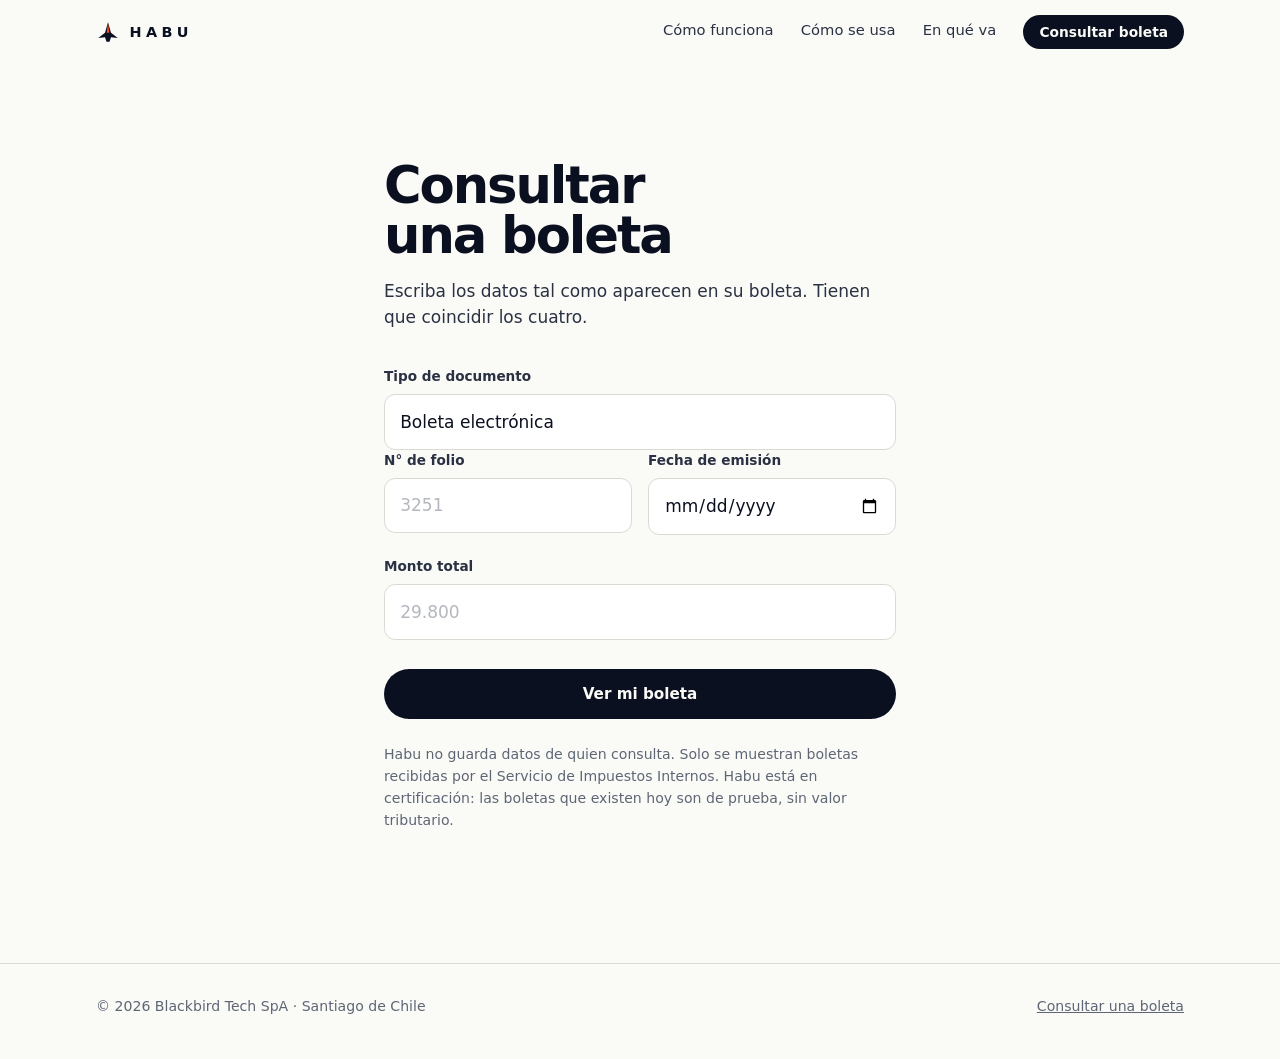
==== boleta/index.html @ 9f08c8bc "Versión en los archivos de estilo y guion, para que no se mezclen versiones guardadas Co-Authored-By" ====
<!doctype html>
<html lang="es-CL">
<head>
<meta charset="utf-8">
<meta name="viewport" content="width=device-width,initial-scale=1">
<title>Consultar una boleta — Habu</title>
<meta name="description" content="Revise una boleta electrónica emitida con Habu: escriba el folio, la fecha y el monto.">
<meta name="theme-color" content="#FAFAF7">
<meta property="og:title" content="Consultar una boleta — Habu">
<meta property="og:description" content="Revise una boleta electrónica emitida con Habu: escriba el folio, la fecha y el monto.">
<meta property="og:type" content="website">
<meta property="og:url" content="https://habu.cl/boleta/">
<link rel="canonical" href="https://habu.cl/boleta/">
<link rel="icon" href="/favicon.svg" type="image/svg+xml">
<link rel="stylesheet" href="/site.css?v=20261110d">
</head>
<body>
<header class="cabecera">
  <div class="contenedor">
    <a class="marca" href="/" aria-label="Habu, inicio"><svg viewBox="0 0 64 64" aria-hidden="true"><path d="M32 6 40 34 58 48 40 46 36 58H28L24 46 6 48 24 34Z" fill="currentColor"/><path d="M32 6 35.500 34H28.500Z" fill="#ff4a1c"/></svg>HABU</a>
    <nav class="nav" aria-label="Principal">
      <a href="/#como">Cómo funciona</a>
      <a href="/#formas">Cómo se usa</a>
      <a href="/#estado">En qué va</a>
      <a class="boton" href="/boleta/">Consultar boleta</a>
    </nav>
  </div>
</header>

<main class="contenedor">
  <div class="hoja">
    <h1>Consultar una boleta</h1>
    <p>Escriba los datos tal como aparecen en su boleta. Tienen que coincidir los cuatro.</p>

    <p class="aviso" data-aviso>La consulta no está disponible en este momento. Intente más tarde.</p>

    <!-- data-servicio: dirección del servicio de consulta (solo lectura). Vacío = formulario deshabilitado. -->
    <form class="formulario" method="post" action="https://boletas.habu.cl/boleta" data-servicio="https://boletas.habu.cl/boleta">
      <label for="tipo">Tipo de documento</label>
      <select id="tipo" name="tipo">
        <option value="39">Boleta electrónica</option>
        <option value="41">Boleta exenta electrónica</option>
      </select>

      <div class="dos">
        <div>
          <label for="folio">N° de folio</label>
          <input id="folio" name="folio" inputmode="numeric" autocomplete="off" placeholder="3251" required>
        </div>
        <div>
          <label for="fecha">Fecha de emisión</label>
          <input id="fecha" name="fecha" type="date" required>
        </div>
      </div>

      <label for="monto">Monto total</label>
      <input id="monto" name="monto" inputmode="numeric" autocomplete="off" placeholder="29.800" required>

      <button class="boton" type="submit">Ver mi boleta</button>
    </form>

    <p class="ayuda">Habu no guarda datos de quien consulta. Solo se muestran boletas recibidas por el Servicio de Impuestos Internos. Habu está en certificación: las boletas que existen hoy son de prueba, sin valor tributario.</p>
  </div>
</main>

<footer>
  <div class="contenedor">
    <span>© 2026 Blackbird Tech SpA · Santiago de Chile</span>
    <a href="/boleta/">Consultar una boleta</a>
  </div>
</footer>

<script src="/site.js?v=20261110d" defer></script>
</body>
</html>
---- site.css ----
:root{
  --papel:#FAFAF7; --papel-2:#F1F1EB; --tinta:#0B1020; --tinta-2:#2A3142; --gris:#5E6675; --raya:#DADAD2;
  --fuego:#FF4A1C; --bien:#1F8A4C;
  --sans:"Inter","SF Pro Display",system-ui,-apple-system,"Segoe UI",Roboto,"Helvetica Neue",Arial,sans-serif;
  --mono:ui-monospace,"SF Mono","JetBrains Mono",Menlo,Consolas,monospace;
  --ancho:68rem; --suave:cubic-bezier(.2,.7,.2,1);
}
*{box-sizing:border-box}
html{scroll-behavior:smooth;-webkit-text-size-adjust:100%}
body{margin:0;background:var(--papel);color:var(--tinta);font-family:var(--sans);font-size:1.0625rem;line-height:1.55;-webkit-font-smoothing:antialiased;text-rendering:optimizeLegibility}
a{color:inherit}
::selection{background:var(--fuego);color:#fff}
:focus-visible{outline:2px solid var(--tinta);outline-offset:3px;border-radius:.3rem}
.contenedor{width:min(100% - 2.5rem,var(--ancho));margin-inline:auto}
h1,h2{font-weight:800;letter-spacing:-.04em;line-height:.98;margin:0;text-wrap:balance}
h1{font-size:clamp(2.8rem,8vw,6.2rem)}
h2{font-size:clamp(2rem,4.6vw,3.6rem);line-height:1.02}
h1 i{font-style:normal;color:var(--fuego)}
p{margin:0}

/* Cabecera */
.cabecera{position:sticky;top:0;z-index:20;background:rgba(250,250,247,.86);backdrop-filter:saturate(160%) blur(12px);-webkit-backdrop-filter:saturate(160%) blur(12px)}
.cabecera .contenedor{display:flex;align-items:center;justify-content:space-between;height:4rem}
.marca{display:flex;align-items:center;gap:.6rem;text-decoration:none;font-weight:800;letter-spacing:.3em;font-size:.9rem}
.marca svg{width:1.5rem;height:1.5rem}
.nav{display:flex;gap:1.7rem;align-items:center;font-size:.92rem;color:var(--tinta-2)}
.nav a{text-decoration:none}
.nav a:not(.boton){background:linear-gradient(currentColor,currentColor) 0 100%/0 1px no-repeat;transition:background-size .3s var(--suave);padding-bottom:.15rem}
.nav a:not(.boton):hover{background-size:100% 1px}
@media (max-width:46rem){.nav a:not(.boton){display:none}}
.boton{display:inline-flex;align-items:center;justify-content:center;padding:.85rem 1.4rem;border-radius:99rem;border:0;background:var(--tinta);color:var(--papel);text-decoration:none;font:700 .95rem var(--sans);cursor:pointer;transition:background .25s,transform .25s var(--suave)}
.boton:hover{background:var(--fuego);transform:translateY(-1px)}
.nav .boton{padding:.55rem 1rem;font-size:.86rem;white-space:nowrap}

/* Portada */
.portada{position:relative;min-height:calc(100svh - 4rem);display:flex;align-items:center;overflow:hidden}
.corriente{position:absolute;inset:0;width:100%;height:100%;display:block}
.portada .contenedor{position:relative;padding-block:3rem 9rem}
.bajada{font-size:clamp(1.1rem,1.7vw,1.35rem);color:var(--tinta-2);max-width:31rem;margin:1.6rem 0 2.2rem}
.pista{position:absolute;left:0;right:0;bottom:1.6rem;text-align:center;font-size:.8rem;color:var(--gris);letter-spacing:.04em}
@media (hover:none){.pista{visibility:hidden}.pista::after{content:"Baje para seguir";visibility:visible;position:absolute;left:0;right:0}}

/* Historia: tres pasos en una escena fija */
.historia{height:320vh;position:relative}
.escena{position:sticky;top:4rem;height:calc(100svh - 4rem);display:flex;align-items:center;overflow:hidden}
.escena .contenedor{display:grid;grid-template-columns:1fr 1fr;gap:3rem;align-items:center}
.cuenta{font-family:var(--mono);font-size:.85rem;color:var(--gris);margin-bottom:1.6rem}
.cuenta b{color:var(--fuego);font-weight:600}
.pasos{display:grid}
.paso{grid-area:1/1;opacity:0;transform:translateY(1.2rem);transition:opacity .5s var(--suave),transform .5s var(--suave);pointer-events:none}
.paso p{font-size:1.15rem;color:var(--tinta-2);max-width:27rem;margin-top:1.2rem}
[data-paso="0"] .paso:nth-child(1),[data-paso="1"] .paso:nth-child(2),[data-paso="2"] .paso:nth-child(3){opacity:1;transform:none;pointer-events:auto}
.mesa{position:relative;height:26rem;display:grid;place-items:center}
.recibo{width:15.5rem;background:#fff;border-radius:.35rem;padding:1.5rem 1.4rem 1.3rem;font-family:var(--mono);font-size:.84rem;box-shadow:0 1.6rem 3.5rem -1.6rem rgba(11,16,32,.35),0 0 0 1px rgba(11,16,32,.06);transform:rotate(-2.5deg);transition:transform .8s var(--suave)}
.recibo .local{font-family:var(--sans);font-weight:800;letter-spacing:-.01em;font-size:1rem;margin-bottom:1rem}
.linea span{white-space:nowrap}
.linea{display:flex;justify-content:space-between;gap:1rem;padding:.25rem 0;color:var(--tinta-2)}
.linea.total{border-top:1px dashed var(--raya);margin-top:.6rem;padding-top:.7rem;color:var(--tinta);font-weight:700}
.timbre{margin-top:1.1rem;display:grid;gap:.6rem;opacity:0;transform:scale(1.06);transition:opacity .5s .15s,transform .5s .15s var(--suave)}
.timbre i{height:2.3rem;background:repeating-linear-gradient(90deg,var(--tinta) 0 2px,transparent 2px 3px,var(--tinta) 3px 4px,transparent 4px 7px,var(--tinta) 7px 10px,transparent 10px 12px)}
.timbre span{font-family:var(--sans);font-size:.78rem;font-weight:700;color:var(--bien)}
.timbre span::before{content:"✓ "}
.mes{position:absolute;right:0;bottom:1rem;width:14.5rem;background:var(--tinta);color:var(--papel);border-radius:.9rem;padding:1.2rem 1.3rem 1.3rem;opacity:0;transform:translateY(1.5rem);transition:opacity .6s var(--suave),transform .6s var(--suave)}
.mes p{font-size:.8rem;opacity:.7}
.mes b{display:block;font-size:1.9rem;letter-spacing:-.03em;font-variant-numeric:tabular-nums;margin:.2rem 0 .8rem}
.mes small{font-size:.76rem;opacity:.6}
.barra{height:.3rem;border-radius:99rem;background:rgba(127,127,127,.25);overflow:hidden;margin-bottom:.6rem}
.barra i{display:block;height:100%;width:0;border-radius:inherit;background:var(--fuego);transition:width 1.2s var(--suave)}
[data-paso="1"] .recibo,[data-paso="2"] .recibo{transform:rotate(0)}
[data-paso="1"] .timbre,[data-paso="2"] .timbre{opacity:1;transform:none}
[data-paso="2"] .recibo{transform:translate(-4.5rem,-2.5rem) rotate(-4deg) scale(.92)}
[data-paso="2"] .mes{opacity:1;transform:none}
[data-paso="2"] .mes .barra i{width:38%}
@media (max-width:52rem){
  .escena .contenedor{grid-template-columns:1fr;gap:1rem;align-content:center}
  .mesa{height:19rem;order:-1}
  .recibo{width:13.5rem;font-size:.78rem;padding:1.1rem 1.1rem 1rem}
  .mes{width:12.5rem;bottom:0}
  [data-paso="2"] .recibo{transform:translate(-3rem,-2rem) rotate(-4deg) scale(.86)}
  .paso p{font-size:1.05rem;margin-top:.8rem}
  .cuenta{margin-bottom:.8rem}
}

/* Secciones */
section:not(.portada):not(.historia){padding-block:clamp(5rem,12vw,9.5rem)}
.grande{font-size:clamp(1.25rem,2.2vw,1.6rem);line-height:1.35;letter-spacing:-.015em;max-width:36rem}
.letra{font-size:.85rem;color:var(--gris)}

/* Cálculo */
.calculo{background:var(--tinta);color:var(--papel)}
.simulador{display:grid;grid-template-columns:1fr 1fr;gap:clamp(2rem,6vw,5rem);align-items:center;margin-top:clamp(2.5rem,6vw,4.5rem)}
@media (max-width:52rem){.simulador{grid-template-columns:1fr}}
.perillas label{display:block;font-size:1.2rem;color:rgba(250,250,247,.75);margin:0 0 .9rem}
.perillas label+input+label{margin-top:2.4rem}
.perillas output{color:var(--papel);font-weight:700;font-variant-numeric:tabular-nums;white-space:nowrap}
input[type=range]{-webkit-appearance:none;appearance:none;width:100%;height:2rem;background:transparent;margin:0;cursor:grab;--p:20%}
input[type=range]:active{cursor:grabbing}
input[type=range]::-webkit-slider-runnable-track{height:2px;background:linear-gradient(90deg,var(--fuego) var(--p),rgba(250,250,247,.25) var(--p))}
input[type=range]::-moz-range-track{height:2px;background:rgba(250,250,247,.25)}
input[type=range]::-moz-range-progress{height:2px;background:var(--fuego)}
input[type=range]::-webkit-slider-thumb{-webkit-appearance:none;width:1.5rem;height:1.5rem;border-radius:50%;background:var(--papel);margin-top:calc(-.75rem + 1px);box-shadow:0 0 0 0 rgba(255,74,28,.4);transition:box-shadow .25s,transform .25s}
input[type=range]::-moz-range-thumb{width:1.5rem;height:1.5rem;border:0;border-radius:50%;background:var(--papel)}
input[type=range]:hover::-webkit-slider-thumb,input[type=range]:focus-visible::-webkit-slider-thumb{box-shadow:0 0 0 .6rem rgba(255,74,28,.28);transform:scale(1.08)}
input[type=range]:focus-visible{outline:none}
.resultado p{font-size:1.2rem;color:rgba(250,250,247,.75)}
.resultado b{display:block;font-size:clamp(2.8rem,7vw,5.2rem);font-weight:800;letter-spacing:-.045em;line-height:1.05;font-variant-numeric:tabular-nums;margin:.3rem 0 1.2rem;white-space:nowrap}
.resultado small{display:block;font-size:.88rem;color:rgba(250,250,247,.6);max-width:24rem}

/* Formas de uso */
.selector{display:inline-flex;gap:.3rem;padding:.3rem;border-radius:99rem;background:var(--papel-2);margin:clamp(2rem,5vw,3.5rem) 0 clamp(2rem,5vw,3.2rem);max-width:100%}
.selector button{border:0;background:transparent;font:600 .95rem var(--sans);color:var(--tinta-2);padding:.75rem 1.2rem;border-radius:99rem;cursor:pointer;white-space:nowrap;transition:background .3s,color .3s}
.selector button[aria-selected=true]{background:var(--tinta);color:var(--papel)}
@media (max-width:30rem){.selector button{padding:.7rem .85rem;font-size:.86rem}}
.forma{animation:llega .5s var(--suave)}
@keyframes llega{from{opacity:0;transform:translateY(.8rem)}}
.forma>p:not(.grande):not(.letra){color:var(--tinta-2);max-width:34rem;margin-top:1rem}
.hilo{display:flex;align-items:center;gap:1rem;margin-top:3rem;font-weight:700;font-size:.95rem;max-width:36rem}
.hilo span{white-space:nowrap}
.hilo .yo{background:var(--tinta);color:var(--papel);padding:.5rem 1rem;border-radius:99rem}
.hilo i{flex:1;height:1px;background:var(--raya);position:relative;overflow:hidden}
.hilo i::after{content:"";position:absolute;inset:0;width:35%;background:var(--fuego);animation:corre 1.8s linear infinite}
.hilo i:last-of-type::after{animation-delay:.9s}
@keyframes corre{from{transform:translateX(-100%)}to{transform:translateX(300%)}}
.buzon{margin:2.5rem 0 .8rem;max-width:36rem;border:1.5px dashed var(--raya);border-radius:1.2rem;padding:2.6rem 1.6rem 2.2rem;text-align:center;cursor:pointer;transition:border-color .25s,background .25s,transform .25s var(--suave)}
.buzon:hover,.buzon.encima{border-color:var(--tinta);background:#fff}
.buzon.encima{transform:scale(1.015)}
.buzon-txt{color:var(--tinta-2)}
.buzon.andando{border-style:solid;border-color:var(--tinta);background:#fff;cursor:progress}
.buzon.andando .buzon-txt{animation:late 1.2s ease-in-out infinite}
@keyframes late{50%{opacity:.45}}
.enlace{border:0;background:none;padding:0;font:inherit;text-align:left;color:var(--tinta);cursor:pointer;text-decoration:underline;text-underline-offset:.2em}
.enlace:hover{color:var(--fuego)}
.lectura{max-width:36rem;margin:1.6rem 0 1.4rem;padding:1.6rem 1.6rem 1.4rem;background:#fff;border-radius:1.2rem;box-shadow:0 1.6rem 3.5rem -2rem rgba(11,16,32,.3),0 0 0 1px rgba(11,16,32,.06);animation:llega .5s var(--suave)}
.lectura p{color:var(--tinta-2)}
.lectura-n{display:block;font-size:clamp(2.2rem,6vw,3.4rem);font-weight:800;letter-spacing:-.04em;line-height:1.1;font-variant-numeric:tabular-nums;color:var(--bien)}
.lectura-no{font-size:1.1rem;font-weight:600;color:var(--tinta) !important}
.lectura h4{margin:1.5rem 0 .5rem;font-size:.8rem;font-weight:700;letter-spacing:.06em;text-transform:uppercase;color:var(--gris)}
.lectura ul{list-style:none;margin:0;padding:0;display:grid;gap:.4rem;font-size:.97rem}
.lectura li{padding-left:1rem;position:relative;overflow-wrap:anywhere}
.lectura li::before{content:"";position:absolute;left:0;top:.62em;width:.35rem;height:.35rem;border-radius:50%;background:var(--fuego)}
.lectura-fin{margin-top:1.5rem;padding-top:1.1rem;border-top:1px solid var(--raya);font-size:.92rem}

/* Estado */
.estado{background:var(--papel-2)}
.estado .grande{margin-top:1.6rem;color:var(--tinta-2)}
.hitos{list-style:none;margin:clamp(2.5rem,5vw,3.5rem) 0 0;padding:0;max-width:46rem}
.hitos li{display:flex;justify-content:space-between;align-items:baseline;gap:.4rem 2rem;flex-wrap:wrap;padding:1.15rem 0;border-top:1px solid var(--raya);font-weight:700;font-size:1.08rem}
.hitos li:last-child{border-bottom:1px solid var(--raya)}
.hitos em{font-style:normal;font-weight:400;font-size:.95rem;color:var(--gris)}
.hitos .hecho em{color:var(--bien);font-weight:600}
.hitos .curso em{color:#C7330C;font-weight:600}

/* Cierre y pie */
.cierre{text-align:center}
.cierre .boton{margin-top:2.2rem}
footer{padding:2rem 0 2.6rem;color:var(--gris);font-size:.88rem;border-top:1px solid var(--raya)}
footer .contenedor{display:flex;flex-wrap:wrap;gap:.8rem 2rem;justify-content:space-between}

/* Consulta de boleta */
.hoja{max-width:32rem;margin-inline:auto;padding-block:clamp(3rem,8vw,6rem)}
.hoja h1{font-size:clamp(2.2rem,5vw,3.2rem)}
.hoja>p{color:var(--tinta-2);margin:1.1rem 0 2.2rem}
.hoja>.boton{margin-top:.5rem}
.formulario label{display:block;font-size:.85rem;font-weight:600;color:var(--tinta-2);margin:1.3rem 0 .45rem}
.formulario label:first-child{margin-top:0}
.formulario input,.formulario select{width:100%;font:inherit;color:var(--tinta);background:#fff;border:1px solid var(--raya);border-radius:.7rem;padding:.85rem .95rem;outline:none;transition:border-color .2s,box-shadow .2s;appearance:none}
.formulario input:focus,.formulario select:focus{border-color:var(--tinta);box-shadow:0 0 0 .22rem rgba(11,16,32,.08)}
.formulario input::placeholder{color:#B4B7BD}
.dos{display:grid;grid-template-columns:1fr 1fr;gap:1rem}
@media (max-width:30rem){.dos{grid-template-columns:1fr}}
.formulario .boton{width:100%;margin-top:1.8rem;padding:1rem}
.formulario .boton[disabled]{opacity:.4;cursor:not-allowed;transform:none;background:var(--tinta)}
.aviso{background:var(--papel-2);border-radius:.7rem;padding:.9rem 1rem;font-size:.95rem}
.ayuda{margin-top:1.6rem !important;color:var(--gris) !important;font-size:.88rem}

/* Aparición */
.aparece{opacity:0;transform:translateY(1.2rem);transition:opacity .8s var(--suave),transform .8s var(--suave)}
.aparece.visto{opacity:1;transform:none}
@media (prefers-reduced-motion:reduce){
  *{animation:none!important;transition:none!important;scroll-behavior:auto!important}
  .aparece{opacity:1;transform:none}
  .historia{height:auto}
  .escena{position:static;height:auto;padding-block:5rem}
  .pasos{gap:2.5rem}.paso{grid-area:auto;opacity:1;transform:none}
  .timbre,.mes{opacity:1;transform:none}.cuenta,.pista{display:none}
}
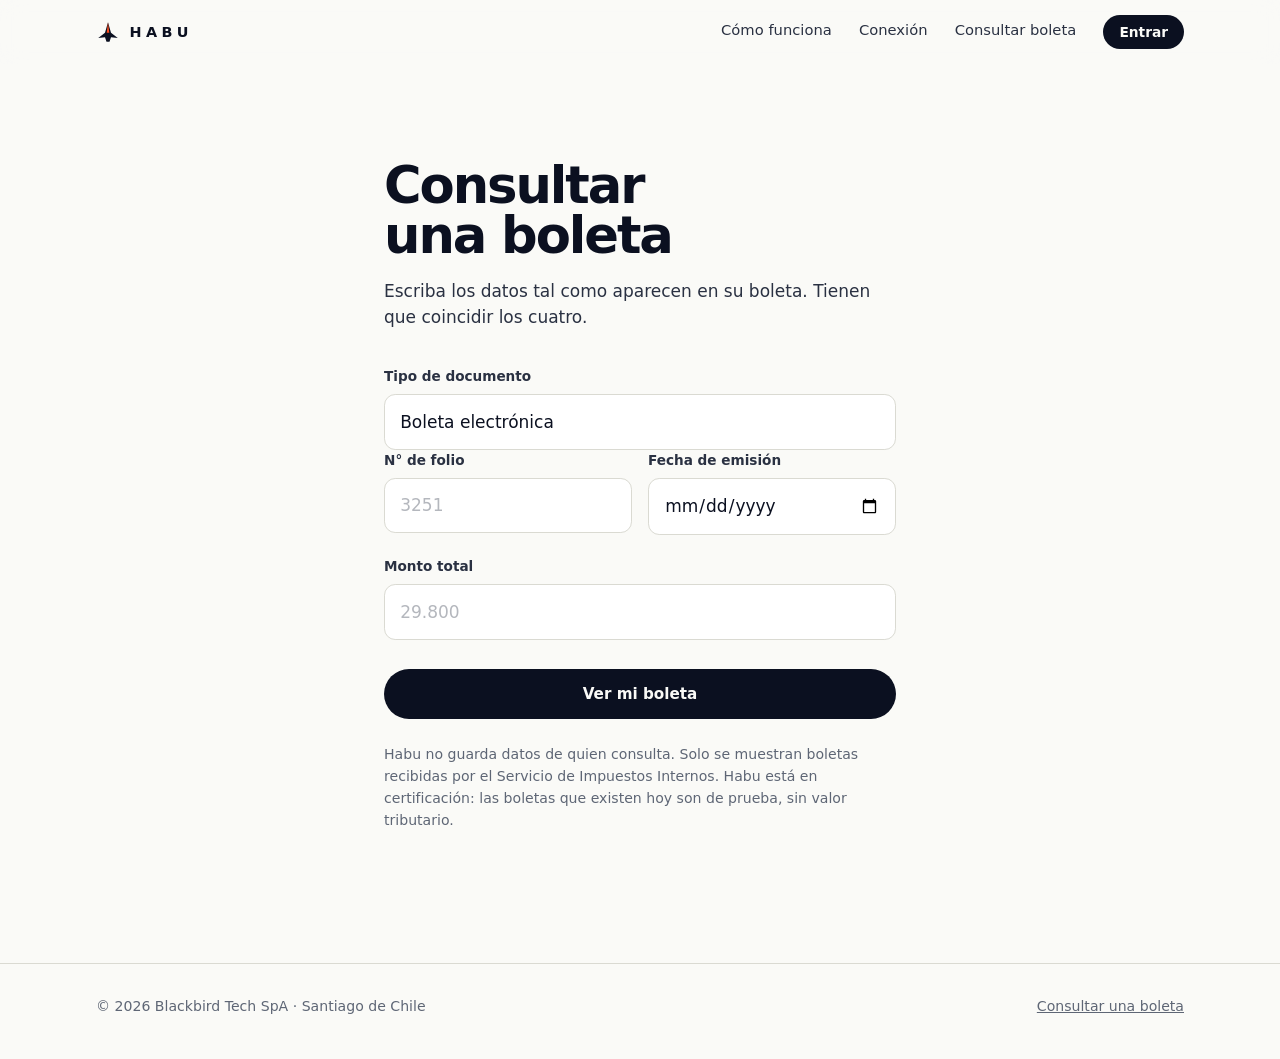
==== commit 396c674a: "Botón Entrar, página de conexión con su sistema de ventas y estado al día Co-Authored-By: Claude Fab" ====
--- a/boleta/index.html
+++ b/boleta/index.html
@@ -12,7 +12,7 @@
 <meta property="og:url" content="https://habu.cl/boleta/">
 <link rel="canonical" href="https://habu.cl/boleta/">
 <link rel="icon" href="/favicon.svg" type="image/svg+xml">
-<link rel="stylesheet" href="/site.css?v=20261110d">
+<link rel="stylesheet" href="/site.css?v=20261111a">
 </head>
 <body>
 <header class="cabecera">
@@ -20,9 +20,9 @@
     <a class="marca" href="/" aria-label="Habu, inicio"><svg viewBox="0 0 64 64" aria-hidden="true"><path d="M32 6 40 34 58 48 40 46 36 58H28L24 46 6 48 24 34Z" fill="currentColor"/><path d="M32 6 35.500 34H28.500Z" fill="#ff4a1c"/></svg>HABU</a>
     <nav class="nav" aria-label="Principal">
       <a href="/#como">Cómo funciona</a>
-      <a href="/#formas">Cómo se usa</a>
-      <a href="/#estado">En qué va</a>
-      <a class="boton" href="/boleta/">Consultar boleta</a>
+      <a href="/conexion/">Conexión</a>
+      <a href="/boleta/">Consultar boleta</a>
+      <a class="boton" href="https://cuenta.habu.cl/">Entrar</a>
     </nav>
   </div>
 </header>
@@ -70,6 +70,6 @@
   </div>
 </footer>
 
-<script src="/site.js?v=20261110d" defer></script>
+<script src="/site.js?v=20261111a" defer></script>
 </body>
 </html>
--- a/site.css
+++ b/site.css
@@ -184,3 +184,19 @@
   .pasos{gap:2.5rem}.paso{grid-area:auto;opacity:1;transform:none}
   .timbre,.mes{opacity:1;transform:none}.cuenta,.pista{display:none}
 }
+
+/* Página de conexión */
+.hoja.ancha{max-width:46rem}
+.hoja h2{font-size:1.25rem;letter-spacing:-.02em;margin:2.6rem 0 .8rem}
+.aviso.visible{display:block}
+pre.codigo{background:var(--tinta);color:var(--papel);border-radius:.8rem;padding:1rem 1.1rem;margin:.7rem 0 .3rem;font:500 .82rem/1.6 ui-monospace,"SF Mono",Menlo,Consolas,monospace;white-space:pre-wrap;overflow-wrap:anywhere}
+.pasos-doc{padding-left:1.2rem;display:grid;gap:1.2rem}
+.pasos-doc li::marker{font-weight:800}
+.tabla-doc{display:grid;border-top:1px solid var(--raya)}
+.tabla-doc div{display:grid;grid-template-columns:13rem 1fr;gap:.2rem 1.2rem;padding:.85rem 0;border-bottom:1px solid var(--raya)}
+.tabla-doc code{font:500 .82rem ui-monospace,"SF Mono",Menlo,Consolas,monospace;overflow-wrap:anywhere}
+.tabla-doc span{grid-column:2;color:var(--tinta-2);font-size:.92rem}
+.garantias{list-style:none;padding:0;display:grid;gap:.9rem}
+.garantias li{padding-left:1.1rem;border-left:2px solid var(--fuego)}
+.hoja.ancha>.boton{margin-top:2.4rem}
+@media (max-width:46rem){.tabla-doc div{grid-template-columns:1fr}.tabla-doc span{grid-column:1}}
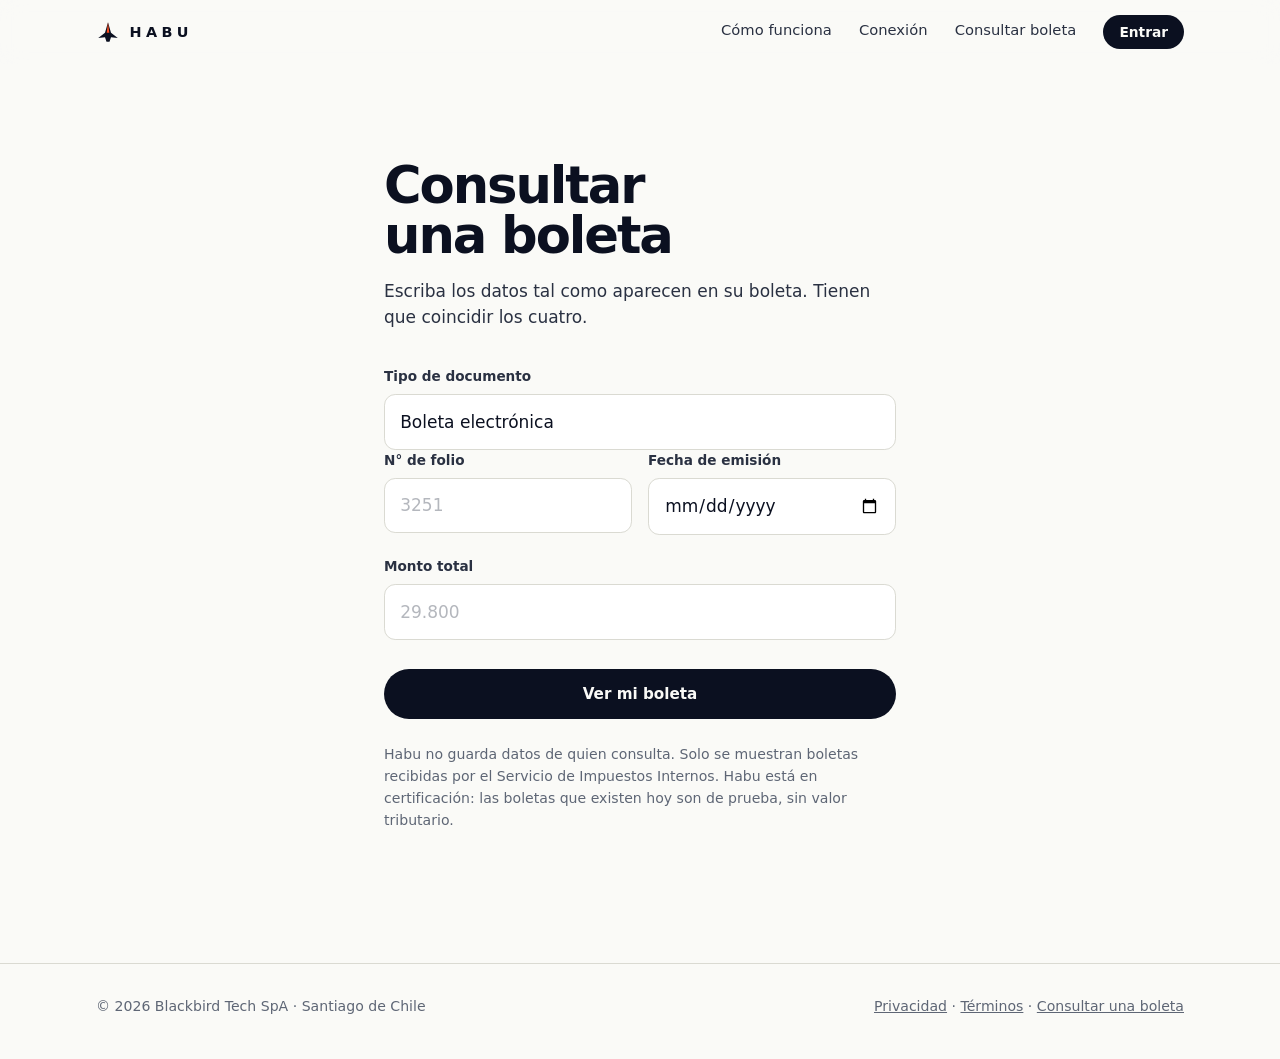
==== commit ab0339a5: "Política de privacidad y términos de uso; enlaces en el pie Co-Authored-By: Claude Fable 5.2 <norepl" ====
--- a/boleta/index.html
+++ b/boleta/index.html
@@ -12,7 +12,7 @@
 <meta property="og:url" content="https://habu.cl/boleta/">
 <link rel="canonical" href="https://habu.cl/boleta/">
 <link rel="icon" href="/favicon.svg" type="image/svg+xml">
-<link rel="stylesheet" href="/site.css?v=20261111a">
+<link rel="stylesheet" href="/site.css?v=20261111b">
 </head>
 <body>
 <header class="cabecera">
@@ -66,10 +66,10 @@
 <footer>
   <div class="contenedor">
     <span>© 2026 Blackbird Tech SpA · Santiago de Chile</span>
-    <a href="/boleta/">Consultar una boleta</a>
+    <span><a href="/privacidad/">Privacidad</a> · <a href="/terminos/">Términos</a> · <a href="/boleta/">Consultar una boleta</a></span>
   </div>
 </footer>
 
-<script src="/site.js?v=20261111a" defer></script>
+<script src="/site.js?v=20261111b" defer></script>
 </body>
 </html>
--- a/site.css
+++ b/site.css
@@ -200,3 +200,11 @@
 .garantias li{padding-left:1.1rem;border-left:2px solid var(--fuego)}
 .hoja.ancha>.boton{margin-top:2.4rem}
 @media (max-width:46rem){.tabla-doc div{grid-template-columns:1fr}.tabla-doc span{grid-column:1}}
+
+/* Textos legales */
+.legal h1{margin-bottom:1.2rem}
+.legal p,.legal li{color:var(--tinta-2)}
+.legal ul{padding-left:1.2rem;display:grid;gap:.45rem;margin:.6rem 0 1rem}
+.legal a{color:inherit}
+.legal code{font:500 .86em ui-monospace,"SF Mono",Menlo,Consolas,monospace}
+footer span a{color:inherit}
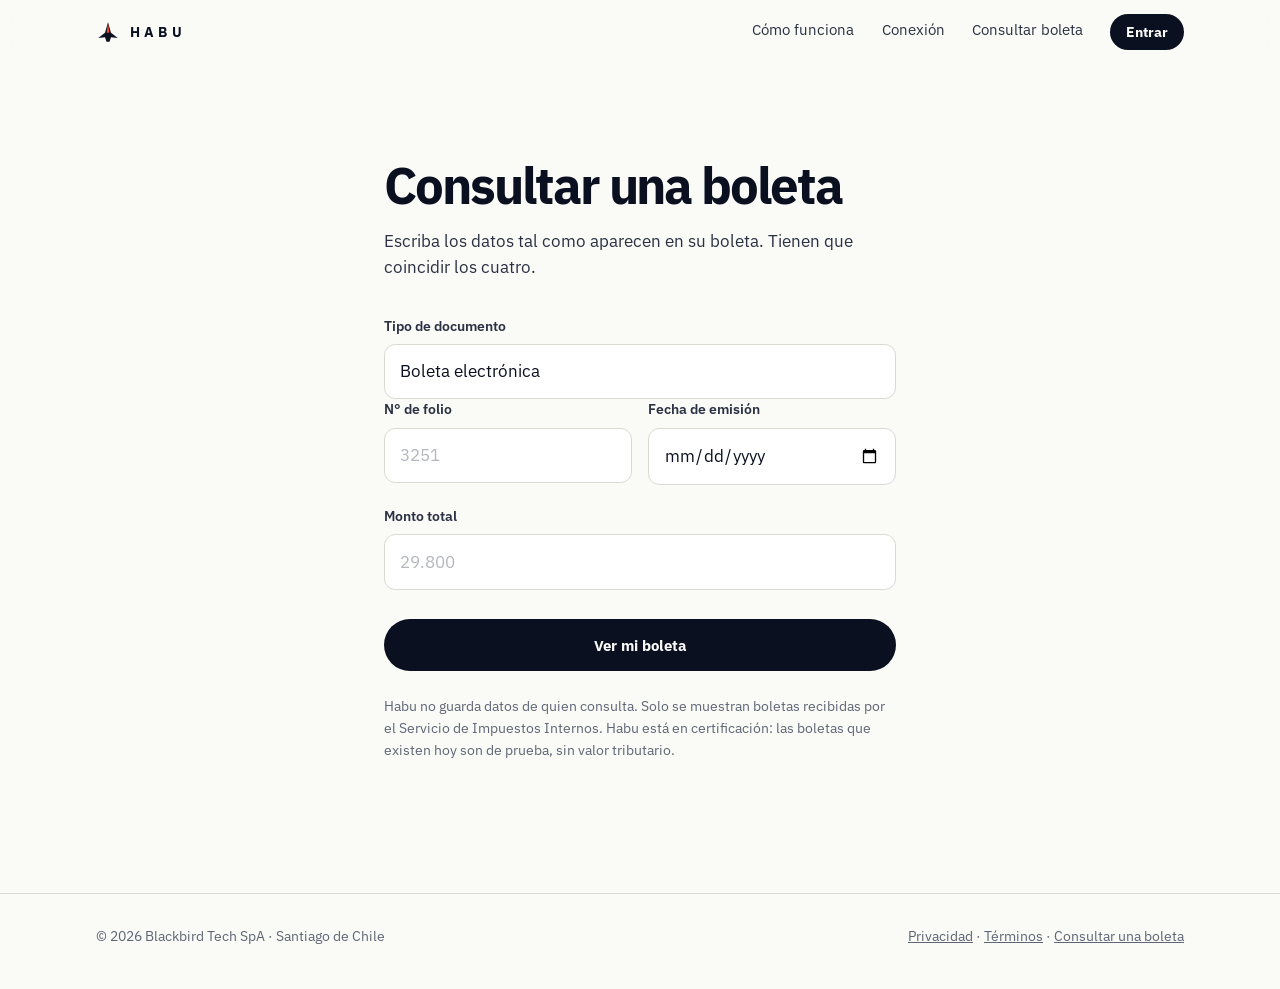
==== commit 88d83397: "Tipografía IBM Plex y animación de la portada con un visto - IBM Plex Sans para textos y titulares, " ====
--- a/boleta/index.html
+++ b/boleta/index.html
@@ -12,7 +12,8 @@
 <meta property="og:url" content="https://habu.cl/boleta/">
 <link rel="canonical" href="https://habu.cl/boleta/">
 <link rel="icon" href="/favicon.svg" type="image/svg+xml">
-<link rel="stylesheet" href="/site.css?v=20261111b">
+<link rel="preconnect" href="https://fonts.googleapis.com"><link rel="preconnect" href="https://fonts.gstatic.com" crossorigin><link rel="stylesheet" href="https://fonts.googleapis.com/css2?family=IBM+Plex+Mono:wght@400;500&family=IBM+Plex+Sans:wght@400;500;600;700&display=swap">
+<link rel="stylesheet" href="/site.css?v=20261111c">
 </head>
 <body>
 <header class="cabecera">
@@ -70,6 +71,6 @@
   </div>
 </footer>
 
-<script src="/site.js?v=20261111b" defer></script>
+<script src="/site.js?v=20261111c" defer></script>
 </body>
 </html>
--- a/site.css
+++ b/site.css
@@ -1,8 +1,8 @@
 :root{
   --papel:#FAFAF7; --papel-2:#F1F1EB; --tinta:#0B1020; --tinta-2:#2A3142; --gris:#5E6675; --raya:#DADAD2;
   --fuego:#FF4A1C; --bien:#1F8A4C;
-  --sans:"Inter","SF Pro Display",system-ui,-apple-system,"Segoe UI",Roboto,"Helvetica Neue",Arial,sans-serif;
-  --mono:ui-monospace,"SF Mono","JetBrains Mono",Menlo,Consolas,monospace;
+  --sans:"IBM Plex Sans",system-ui,-apple-system,"Segoe UI",Roboto,"Helvetica Neue",Arial,sans-serif;
+  --mono:"IBM Plex Mono",ui-monospace,"SF Mono",Menlo,Consolas,monospace;
   --ancho:68rem; --suave:cubic-bezier(.2,.7,.2,1);
 }
 *{box-sizing:border-box}
@@ -12,7 +12,7 @@
 ::selection{background:var(--fuego);color:#fff}
 :focus-visible{outline:2px solid var(--tinta);outline-offset:3px;border-radius:.3rem}
 .contenedor{width:min(100% - 2.5rem,var(--ancho));margin-inline:auto}
-h1,h2{font-weight:800;letter-spacing:-.04em;line-height:.98;margin:0;text-wrap:balance}
+h1,h2{font-weight:700;letter-spacing:-.04em;line-height:.98;margin:0;text-wrap:balance}
 h1{font-size:clamp(2.8rem,8vw,6.2rem)}
 h2{font-size:clamp(2rem,4.6vw,3.6rem);line-height:1.02}
 h1 i{font-style:normal;color:var(--fuego)}
@@ -21,7 +21,7 @@
 /* Cabecera */
 .cabecera{position:sticky;top:0;z-index:20;background:rgba(250,250,247,.86);backdrop-filter:saturate(160%) blur(12px);-webkit-backdrop-filter:saturate(160%) blur(12px)}
 .cabecera .contenedor{display:flex;align-items:center;justify-content:space-between;height:4rem}
-.marca{display:flex;align-items:center;gap:.6rem;text-decoration:none;font-weight:800;letter-spacing:.3em;font-size:.9rem}
+.marca{display:flex;align-items:center;gap:.6rem;text-decoration:none;font-weight:700;letter-spacing:.3em;font-size:.9rem}
 .marca svg{width:1.5rem;height:1.5rem}
 .nav{display:flex;gap:1.7rem;align-items:center;font-size:.92rem;color:var(--tinta-2)}
 .nav a{text-decoration:none}
@@ -52,7 +52,7 @@
 [data-paso="0"] .paso:nth-child(1),[data-paso="1"] .paso:nth-child(2),[data-paso="2"] .paso:nth-child(3){opacity:1;transform:none;pointer-events:auto}
 .mesa{position:relative;height:26rem;display:grid;place-items:center}
 .recibo{width:15.5rem;background:#fff;border-radius:.35rem;padding:1.5rem 1.4rem 1.3rem;font-family:var(--mono);font-size:.84rem;box-shadow:0 1.6rem 3.5rem -1.6rem rgba(11,16,32,.35),0 0 0 1px rgba(11,16,32,.06);transform:rotate(-2.5deg);transition:transform .8s var(--suave)}
-.recibo .local{font-family:var(--sans);font-weight:800;letter-spacing:-.01em;font-size:1rem;margin-bottom:1rem}
+.recibo .local{font-family:var(--sans);font-weight:700;letter-spacing:-.01em;font-size:1rem;margin-bottom:1rem}
 .linea span{white-space:nowrap}
 .linea{display:flex;justify-content:space-between;gap:1rem;padding:.25rem 0;color:var(--tinta-2)}
 .linea.total{border-top:1px dashed var(--raya);margin-top:.6rem;padding-top:.7rem;color:var(--tinta);font-weight:700}
@@ -103,7 +103,7 @@
 input[type=range]:hover::-webkit-slider-thumb,input[type=range]:focus-visible::-webkit-slider-thumb{box-shadow:0 0 0 .6rem rgba(255,74,28,.28);transform:scale(1.08)}
 input[type=range]:focus-visible{outline:none}
 .resultado p{font-size:1.2rem;color:rgba(250,250,247,.75)}
-.resultado b{display:block;font-size:clamp(2.8rem,7vw,5.2rem);font-weight:800;letter-spacing:-.045em;line-height:1.05;font-variant-numeric:tabular-nums;margin:.3rem 0 1.2rem;white-space:nowrap}
+.resultado b{display:block;font-size:clamp(2.8rem,7vw,5.2rem);font-weight:700;letter-spacing:-.045em;line-height:1.05;font-variant-numeric:tabular-nums;margin:.3rem 0 1.2rem;white-space:nowrap}
 .resultado small{display:block;font-size:.88rem;color:rgba(250,250,247,.6);max-width:24rem}
 
 /* Formas de uso */
@@ -132,7 +132,7 @@
 .enlace:hover{color:var(--fuego)}
 .lectura{max-width:36rem;margin:1.6rem 0 1.4rem;padding:1.6rem 1.6rem 1.4rem;background:#fff;border-radius:1.2rem;box-shadow:0 1.6rem 3.5rem -2rem rgba(11,16,32,.3),0 0 0 1px rgba(11,16,32,.06);animation:llega .5s var(--suave)}
 .lectura p{color:var(--tinta-2)}
-.lectura-n{display:block;font-size:clamp(2.2rem,6vw,3.4rem);font-weight:800;letter-spacing:-.04em;line-height:1.1;font-variant-numeric:tabular-nums;color:var(--bien)}
+.lectura-n{display:block;font-size:clamp(2.2rem,6vw,3.4rem);font-weight:700;letter-spacing:-.04em;line-height:1.1;font-variant-numeric:tabular-nums;color:var(--bien)}
 .lectura-no{font-size:1.1rem;font-weight:600;color:var(--tinta) !important}
 .lectura h4{margin:1.5rem 0 .5rem;font-size:.8rem;font-weight:700;letter-spacing:.06em;text-transform:uppercase;color:var(--gris)}
 .lectura ul{list-style:none;margin:0;padding:0;display:grid;gap:.4rem;font-size:.97rem}
@@ -191,7 +191,7 @@
 .aviso.visible{display:block}
 pre.codigo{background:var(--tinta);color:var(--papel);border-radius:.8rem;padding:1rem 1.1rem;margin:.7rem 0 .3rem;font:500 .82rem/1.6 ui-monospace,"SF Mono",Menlo,Consolas,monospace;white-space:pre-wrap;overflow-wrap:anywhere}
 .pasos-doc{padding-left:1.2rem;display:grid;gap:1.2rem}
-.pasos-doc li::marker{font-weight:800}
+.pasos-doc li::marker{font-weight:700}
 .tabla-doc{display:grid;border-top:1px solid var(--raya)}
 .tabla-doc div{display:grid;grid-template-columns:13rem 1fr;gap:.2rem 1.2rem;padding:.85rem 0;border-bottom:1px solid var(--raya)}
 .tabla-doc code{font:500 .82rem ui-monospace,"SF Mono",Menlo,Consolas,monospace;overflow-wrap:anywhere}
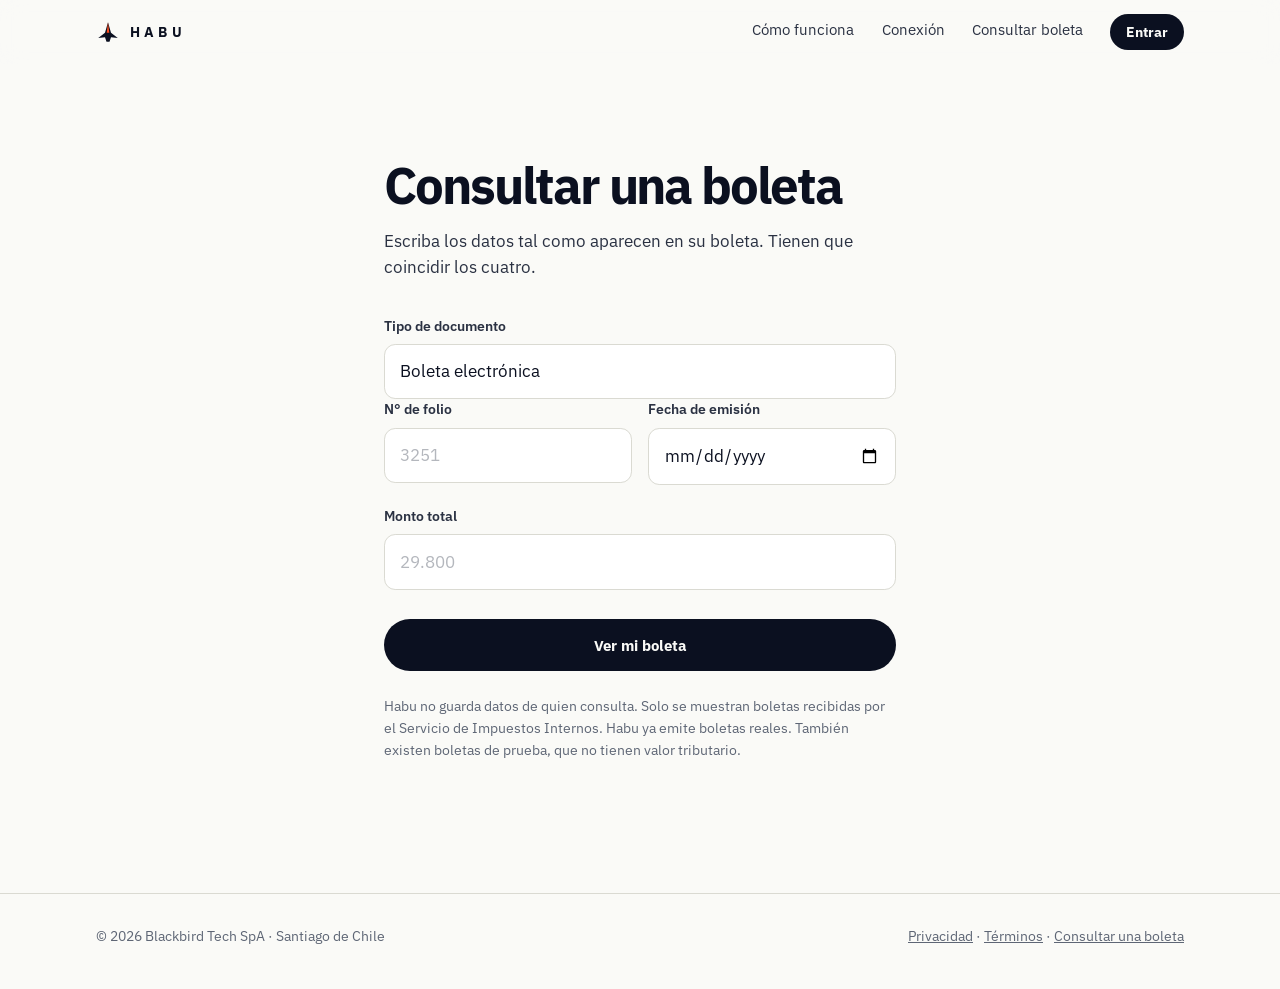
==== commit b7dc8769: "Estado al día: Habu ya emite boletas reales; conexión con ventas reales; folios desde la cuenta Co-A" ====
--- a/boleta/index.html
+++ b/boleta/index.html
@@ -60,7 +60,7 @@
       <button class="boton" type="submit">Ver mi boleta</button>
     </form>
 
-    <p class="ayuda">Habu no guarda datos de quien consulta. Solo se muestran boletas recibidas por el Servicio de Impuestos Internos. Habu está en certificación: las boletas que existen hoy son de prueba, sin valor tributario.</p>
+    <p class="ayuda">Habu no guarda datos de quien consulta. Solo se muestran boletas recibidas por el Servicio de Impuestos Internos. Habu ya emite boletas reales. También existen boletas de prueba, que no tienen valor tributario.</p>
   </div>
 </main>
 
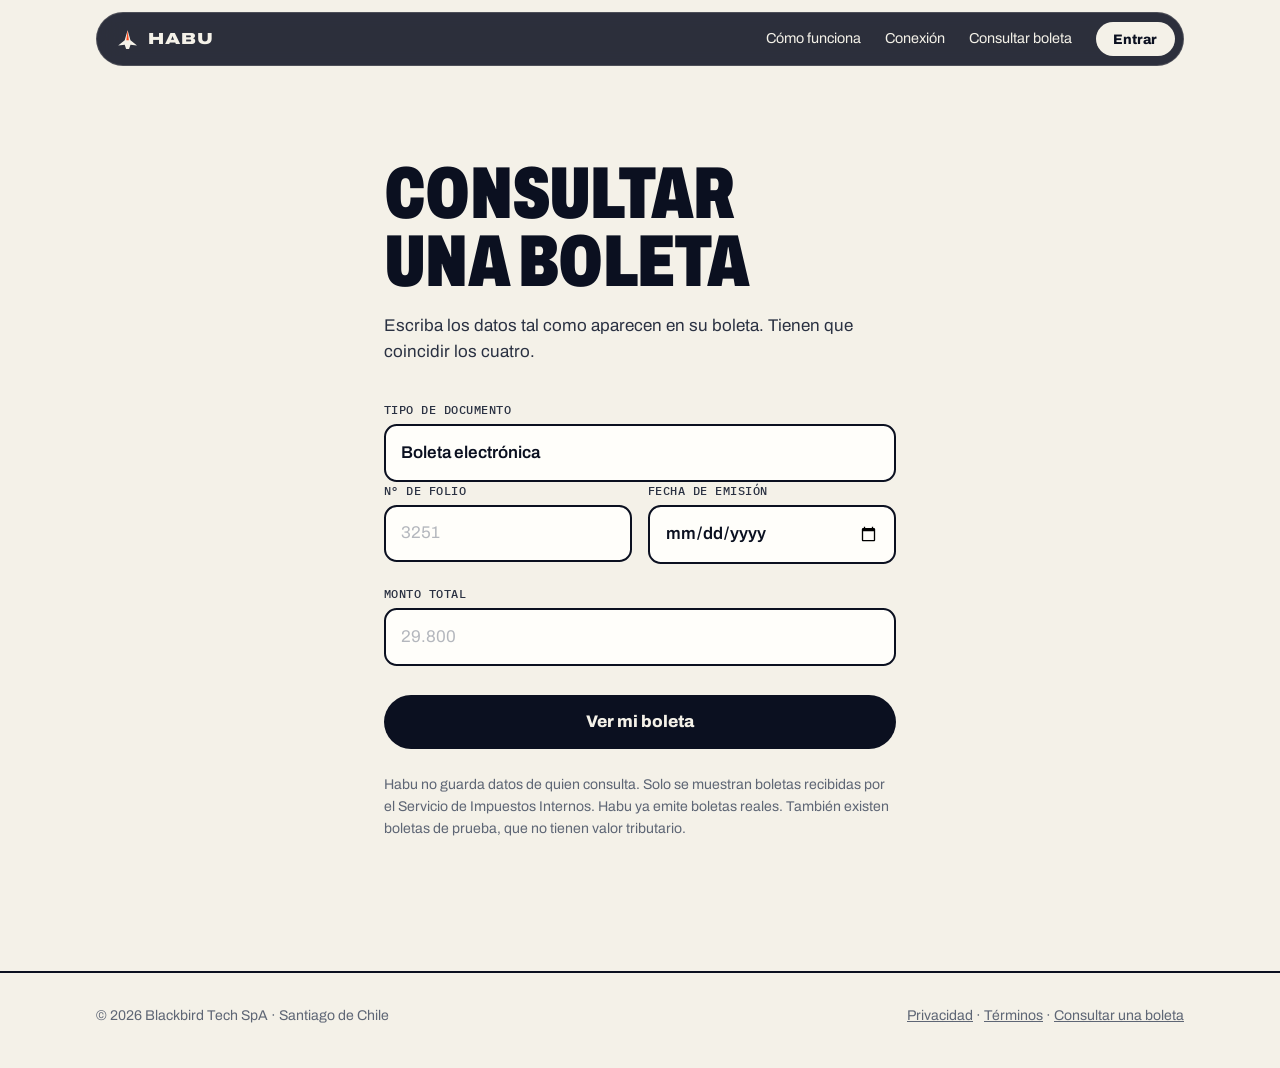
==== commit 04b42f40: "Rediseño con el estándar de presentación de Blackbird: portada con el timbre vivo, boleta que se tim" ====
--- a/boleta/index.html
+++ b/boleta/index.html
@@ -5,15 +5,15 @@
 <meta name="viewport" content="width=device-width,initial-scale=1">
 <title>Consultar una boleta — Habu</title>
 <meta name="description" content="Revise una boleta electrónica emitida con Habu: escriba el folio, la fecha y el monto.">
-<meta name="theme-color" content="#FAFAF7">
+<meta name="theme-color" content="#0B1020">
 <meta property="og:title" content="Consultar una boleta — Habu">
 <meta property="og:description" content="Revise una boleta electrónica emitida con Habu: escriba el folio, la fecha y el monto.">
 <meta property="og:type" content="website">
 <meta property="og:url" content="https://habu.cl/boleta/">
 <link rel="canonical" href="https://habu.cl/boleta/">
 <link rel="icon" href="/favicon.svg" type="image/svg+xml">
-<link rel="preconnect" href="https://fonts.googleapis.com"><link rel="preconnect" href="https://fonts.gstatic.com" crossorigin><link rel="stylesheet" href="https://fonts.googleapis.com/css2?family=IBM+Plex+Mono:wght@400;500&family=IBM+Plex+Sans:wght@400;500;600;700&display=swap">
-<link rel="stylesheet" href="/site.css?v=20261111c">
+<link rel="preconnect" href="https://fonts.googleapis.com"><link rel="preconnect" href="https://fonts.gstatic.com" crossorigin><link rel="stylesheet" href="https://fonts.googleapis.com/css2?family=Archivo:wdth,wght@62..125,100..900&family=IBM+Plex+Mono:wght@400;500&display=swap">
+<link rel="stylesheet" href="/site.css?v=20261113b">
 </head>
 <body>
 <header class="cabecera">
@@ -71,6 +71,6 @@
   </div>
 </footer>
 
-<script src="/site.js?v=20261111c" defer></script>
+<script src="/site.js?v=20261113b" defer></script>
 </body>
 </html>
--- a/site.css
+++ b/site.css
@@ -1,210 +1,266 @@
 :root{
-  --papel:#FAFAF7; --papel-2:#F1F1EB; --tinta:#0B1020; --tinta-2:#2A3142; --gris:#5E6675; --raya:#DADAD2;
-  --fuego:#FF4A1C; --bien:#1F8A4C;
-  --sans:"IBM Plex Sans",system-ui,-apple-system,"Segoe UI",Roboto,"Helvetica Neue",Arial,sans-serif;
+  --papel:#F4F1E8; --papel-2:#E9E5D9; --tinta:#0B1020; --tinta-2:#2A3142; --gris:#5E6675; --raya:#D3CFC2;
+  --fuego:#FF4A1C; --bien:#1F8A4C; --humo:#A9AEBB;
+  --sans:"Archivo",system-ui,-apple-system,"Segoe UI",Roboto,"Helvetica Neue",Arial,sans-serif;
   --mono:"IBM Plex Mono",ui-monospace,"SF Mono",Menlo,Consolas,monospace;
-  --ancho:68rem; --suave:cubic-bezier(.2,.7,.2,1);
+  --ancho:68rem; --orilla:clamp(16px,4vw,44px); --suave:cubic-bezier(.2,.7,.2,1); --rebote:cubic-bezier(.2,1.5,.4,1);
 }
 *{box-sizing:border-box}
 html{scroll-behavior:smooth;-webkit-text-size-adjust:100%}
-body{margin:0;background:var(--papel);color:var(--tinta);font-family:var(--sans);font-size:1.0625rem;line-height:1.55;-webkit-font-smoothing:antialiased;text-rendering:optimizeLegibility}
+body{margin:0;background:var(--papel);color:var(--tinta);font-family:var(--sans);font-size:1.0625rem;line-height:1.55;-webkit-font-smoothing:antialiased;text-rendering:optimizeLegibility;overflow-x:hidden}
 a{color:inherit}
-::selection{background:var(--fuego);color:#fff}
-:focus-visible{outline:2px solid var(--tinta);outline-offset:3px;border-radius:.3rem}
+p{margin:0}
+::selection{background:var(--fuego);color:var(--tinta)}
+:focus-visible{outline:2px solid var(--fuego);outline-offset:3px;border-radius:.3rem}
 .contenedor{width:min(100% - 2.5rem,var(--ancho));margin-inline:auto}
-h1,h2{font-weight:700;letter-spacing:-.04em;line-height:.98;margin:0;text-wrap:balance}
-h1{font-size:clamp(2.8rem,8vw,6.2rem)}
-h2{font-size:clamp(2rem,4.6vw,3.6rem);line-height:1.02}
-h1 i{font-style:normal;color:var(--fuego)}
-p{margin:0}
-
-/* Cabecera */
-.cabecera{position:sticky;top:0;z-index:20;background:rgba(250,250,247,.86);backdrop-filter:saturate(160%) blur(12px);-webkit-backdrop-filter:saturate(160%) blur(12px)}
-.cabecera .contenedor{display:flex;align-items:center;justify-content:space-between;height:4rem}
-.marca{display:flex;align-items:center;gap:.6rem;text-decoration:none;font-weight:700;letter-spacing:.3em;font-size:.9rem}
-.marca svg{width:1.5rem;height:1.5rem}
-.nav{display:flex;gap:1.7rem;align-items:center;font-size:.92rem;color:var(--tinta-2)}
+h1,h2,h3{margin:0;font-weight:900;text-wrap:balance}
+
+/* Barra: una píldora que flota sobre todo */
+.cabecera{position:fixed;inset:12px 0 auto 0;z-index:30;pointer-events:none}
+.cabecera .contenedor{pointer-events:auto;display:flex;align-items:center;justify-content:space-between;gap:1rem;height:3.4rem;padding:0 .5rem 0 1.2rem;border-radius:99rem;background:rgba(11,16,32,.86);color:var(--papel);border:1px solid rgba(244,241,232,.16);backdrop-filter:saturate(160%) blur(14px);-webkit-backdrop-filter:saturate(160%) blur(14px);width:min(100% - 1.5rem,var(--ancho))}
+.marca{display:flex;align-items:center;gap:.55rem;text-decoration:none;font-weight:900;font-stretch:125%;letter-spacing:.06em;font-size:1rem}
+.marca svg{width:1.45rem;height:1.45rem}
+.nav{display:flex;gap:1.5rem;align-items:center;font-size:.9rem}
 .nav a{text-decoration:none}
-.nav a:not(.boton){background:linear-gradient(currentColor,currentColor) 0 100%/0 1px no-repeat;transition:background-size .3s var(--suave);padding-bottom:.15rem}
-.nav a:not(.boton):hover{background-size:100% 1px}
+.nav a:not(.boton){background:linear-gradient(var(--fuego),var(--fuego)) 0 100%/0 2px no-repeat;transition:background-size .3s var(--suave);padding-bottom:.15rem}
+.nav a:not(.boton):hover{background-size:100% 2px}
 @media (max-width:46rem){.nav a:not(.boton){display:none}}
-.boton{display:inline-flex;align-items:center;justify-content:center;padding:.85rem 1.4rem;border-radius:99rem;border:0;background:var(--tinta);color:var(--papel);text-decoration:none;font:700 .95rem var(--sans);cursor:pointer;transition:background .25s,transform .25s var(--suave)}
-.boton:hover{background:var(--fuego);transform:translateY(-1px)}
-.nav .boton{padding:.55rem 1rem;font-size:.86rem;white-space:nowrap}
-
-/* Portada */
-.portada{position:relative;min-height:calc(100svh - 4rem);display:flex;align-items:center;overflow:hidden}
-.corriente{position:absolute;inset:0;width:100%;height:100%;display:block}
-.portada .contenedor{position:relative;padding-block:3rem 9rem}
-.bajada{font-size:clamp(1.1rem,1.7vw,1.35rem);color:var(--tinta-2);max-width:31rem;margin:1.6rem 0 2.2rem}
-.pista{position:absolute;left:0;right:0;bottom:1.6rem;text-align:center;font-size:.8rem;color:var(--gris);letter-spacing:.04em}
-@media (hover:none){.pista{visibility:hidden}.pista::after{content:"Baje para seguir";visibility:visible;position:absolute;left:0;right:0}}
-
-/* Historia: tres pasos en una escena fija */
-.historia{height:320vh;position:relative}
-.escena{position:sticky;top:4rem;height:calc(100svh - 4rem);display:flex;align-items:center;overflow:hidden}
-.escena .contenedor{display:grid;grid-template-columns:1fr 1fr;gap:3rem;align-items:center}
-.cuenta{font-family:var(--mono);font-size:.85rem;color:var(--gris);margin-bottom:1.6rem}
-.cuenta b{color:var(--fuego);font-weight:600}
-.pasos{display:grid}
-.paso{grid-area:1/1;opacity:0;transform:translateY(1.2rem);transition:opacity .5s var(--suave),transform .5s var(--suave);pointer-events:none}
-.paso p{font-size:1.15rem;color:var(--tinta-2);max-width:27rem;margin-top:1.2rem}
-[data-paso="0"] .paso:nth-child(1),[data-paso="1"] .paso:nth-child(2),[data-paso="2"] .paso:nth-child(3){opacity:1;transform:none;pointer-events:auto}
-.mesa{position:relative;height:26rem;display:grid;place-items:center}
-.recibo{width:15.5rem;background:#fff;border-radius:.35rem;padding:1.5rem 1.4rem 1.3rem;font-family:var(--mono);font-size:.84rem;box-shadow:0 1.6rem 3.5rem -1.6rem rgba(11,16,32,.35),0 0 0 1px rgba(11,16,32,.06);transform:rotate(-2.5deg);transition:transform .8s var(--suave)}
-.recibo .local{font-family:var(--sans);font-weight:700;letter-spacing:-.01em;font-size:1rem;margin-bottom:1rem}
-.linea span{white-space:nowrap}
-.linea{display:flex;justify-content:space-between;gap:1rem;padding:.25rem 0;color:var(--tinta-2)}
-.linea.total{border-top:1px dashed var(--raya);margin-top:.6rem;padding-top:.7rem;color:var(--tinta);font-weight:700}
-.timbre{margin-top:1.1rem;display:grid;gap:.6rem;opacity:0;transform:scale(1.06);transition:opacity .5s .15s,transform .5s .15s var(--suave)}
-.timbre i{height:2.3rem;background:repeating-linear-gradient(90deg,var(--tinta) 0 2px,transparent 2px 3px,var(--tinta) 3px 4px,transparent 4px 7px,var(--tinta) 7px 10px,transparent 10px 12px)}
-.timbre span{font-family:var(--sans);font-size:.78rem;font-weight:700;color:var(--bien)}
-.timbre span::before{content:"✓ "}
-.mes{position:absolute;right:0;bottom:1rem;width:14.5rem;background:var(--tinta);color:var(--papel);border-radius:.9rem;padding:1.2rem 1.3rem 1.3rem;opacity:0;transform:translateY(1.5rem);transition:opacity .6s var(--suave),transform .6s var(--suave)}
-.mes p{font-size:.8rem;opacity:.7}
-.mes b{display:block;font-size:1.9rem;letter-spacing:-.03em;font-variant-numeric:tabular-nums;margin:.2rem 0 .8rem}
-.mes small{font-size:.76rem;opacity:.6}
-.barra{height:.3rem;border-radius:99rem;background:rgba(127,127,127,.25);overflow:hidden;margin-bottom:.6rem}
-.barra i{display:block;height:100%;width:0;border-radius:inherit;background:var(--fuego);transition:width 1.2s var(--suave)}
-[data-paso="1"] .recibo,[data-paso="2"] .recibo{transform:rotate(0)}
-[data-paso="1"] .timbre,[data-paso="2"] .timbre{opacity:1;transform:none}
-[data-paso="2"] .recibo{transform:translate(-4.5rem,-2.5rem) rotate(-4deg) scale(.92)}
-[data-paso="2"] .mes{opacity:1;transform:none}
-[data-paso="2"] .mes .barra i{width:38%}
-@media (max-width:52rem){
-  .escena .contenedor{grid-template-columns:1fr;gap:1rem;align-content:center}
-  .mesa{height:19rem;order:-1}
-  .recibo{width:13.5rem;font-size:.78rem;padding:1.1rem 1.1rem 1rem}
-  .mes{width:12.5rem;bottom:0}
-  [data-paso="2"] .recibo{transform:translate(-3rem,-2rem) rotate(-4deg) scale(.86)}
-  .paso p{font-size:1.05rem;margin-top:.8rem}
-  .cuenta{margin-bottom:.8rem}
-}
-
-/* Secciones */
-section:not(.portada):not(.historia){padding-block:clamp(5rem,12vw,9.5rem)}
-.grande{font-size:clamp(1.25rem,2.2vw,1.6rem);line-height:1.35;letter-spacing:-.015em;max-width:36rem}
-.letra{font-size:.85rem;color:var(--gris)}
-
-/* Cálculo */
-.calculo{background:var(--tinta);color:var(--papel)}
-.simulador{display:grid;grid-template-columns:1fr 1fr;gap:clamp(2rem,6vw,5rem);align-items:center;margin-top:clamp(2.5rem,6vw,4.5rem)}
-@media (max-width:52rem){.simulador{grid-template-columns:1fr}}
-.perillas label{display:block;font-size:1.2rem;color:rgba(250,250,247,.75);margin:0 0 .9rem}
-.perillas label+input+label{margin-top:2.4rem}
-.perillas output{color:var(--papel);font-weight:700;font-variant-numeric:tabular-nums;white-space:nowrap}
-input[type=range]{-webkit-appearance:none;appearance:none;width:100%;height:2rem;background:transparent;margin:0;cursor:grab;--p:20%}
-input[type=range]:active{cursor:grabbing}
-input[type=range]::-webkit-slider-runnable-track{height:2px;background:linear-gradient(90deg,var(--fuego) var(--p),rgba(250,250,247,.25) var(--p))}
-input[type=range]::-moz-range-track{height:2px;background:rgba(250,250,247,.25)}
-input[type=range]::-moz-range-progress{height:2px;background:var(--fuego)}
-input[type=range]::-webkit-slider-thumb{-webkit-appearance:none;width:1.5rem;height:1.5rem;border-radius:50%;background:var(--papel);margin-top:calc(-.75rem + 1px);box-shadow:0 0 0 0 rgba(255,74,28,.4);transition:box-shadow .25s,transform .25s}
-input[type=range]::-moz-range-thumb{width:1.5rem;height:1.5rem;border:0;border-radius:50%;background:var(--papel)}
-input[type=range]:hover::-webkit-slider-thumb,input[type=range]:focus-visible::-webkit-slider-thumb{box-shadow:0 0 0 .6rem rgba(255,74,28,.28);transform:scale(1.08)}
-input[type=range]:focus-visible{outline:none}
-.resultado p{font-size:1.2rem;color:rgba(250,250,247,.75)}
-.resultado b{display:block;font-size:clamp(2.8rem,7vw,5.2rem);font-weight:700;letter-spacing:-.045em;line-height:1.05;font-variant-numeric:tabular-nums;margin:.3rem 0 1.2rem;white-space:nowrap}
-.resultado small{display:block;font-size:.88rem;color:rgba(250,250,247,.6);max-width:24rem}
-
-/* Formas de uso */
-.selector{display:inline-flex;gap:.3rem;padding:.3rem;border-radius:99rem;background:var(--papel-2);margin:clamp(2rem,5vw,3.5rem) 0 clamp(2rem,5vw,3.2rem);max-width:100%}
-.selector button{border:0;background:transparent;font:600 .95rem var(--sans);color:var(--tinta-2);padding:.75rem 1.2rem;border-radius:99rem;cursor:pointer;white-space:nowrap;transition:background .3s,color .3s}
-.selector button[aria-selected=true]{background:var(--tinta);color:var(--papel)}
-@media (max-width:30rem){.selector button{padding:.7rem .85rem;font-size:.86rem}}
-.forma{animation:llega .5s var(--suave)}
-@keyframes llega{from{opacity:0;transform:translateY(.8rem)}}
-.forma>p:not(.grande):not(.letra){color:var(--tinta-2);max-width:34rem;margin-top:1rem}
-.hilo{display:flex;align-items:center;gap:1rem;margin-top:3rem;font-weight:700;font-size:.95rem;max-width:36rem}
-.hilo span{white-space:nowrap}
-.hilo .yo{background:var(--tinta);color:var(--papel);padding:.5rem 1rem;border-radius:99rem}
-.hilo i{flex:1;height:1px;background:var(--raya);position:relative;overflow:hidden}
-.hilo i::after{content:"";position:absolute;inset:0;width:35%;background:var(--fuego);animation:corre 1.8s linear infinite}
-.hilo i:last-of-type::after{animation-delay:.9s}
-@keyframes corre{from{transform:translateX(-100%)}to{transform:translateX(300%)}}
-.buzon{margin:2.5rem 0 .8rem;max-width:36rem;border:1.5px dashed var(--raya);border-radius:1.2rem;padding:2.6rem 1.6rem 2.2rem;text-align:center;cursor:pointer;transition:border-color .25s,background .25s,transform .25s var(--suave)}
-.buzon:hover,.buzon.encima{border-color:var(--tinta);background:#fff}
-.buzon.encima{transform:scale(1.015)}
-.buzon-txt{color:var(--tinta-2)}
-.buzon.andando{border-style:solid;border-color:var(--tinta);background:#fff;cursor:progress}
-.buzon.andando .buzon-txt{animation:late 1.2s ease-in-out infinite}
-@keyframes late{50%{opacity:.45}}
-.enlace{border:0;background:none;padding:0;font:inherit;text-align:left;color:var(--tinta);cursor:pointer;text-decoration:underline;text-underline-offset:.2em}
+.boton{--x:0px;--y:0px;display:inline-flex;align-items:center;justify-content:center;gap:.8rem;padding:.9rem 1.5rem;border-radius:99rem;border:0;background:var(--tinta);color:var(--papel);text-decoration:none;font:800 .98rem var(--sans);cursor:pointer;transform:translate(var(--x),var(--y));transition:background .2s,color .2s,transform .18s ease-out}
+.boton:hover{background:var(--fuego);color:var(--tinta)}
+.nav .boton{padding:.6rem 1.1rem;font-size:.86rem;white-space:nowrap;background:var(--papel);color:var(--tinta)}
+.nav .boton:hover{background:var(--fuego)}
+
+/* ============ PORTADA VIVA (inicio) ============ */
+.viva{background:var(--tinta);color:var(--papel)}
+.viva main>section{padding:clamp(84px,13vw,180px) var(--orilla);position:relative}
+.viva .contenedor-ancho{max-width:96rem;margin-inline:auto}
+
+#punto{position:fixed;left:0;top:0;width:20px;height:20px;border-radius:50%;background:#fff;mix-blend-mode:difference;pointer-events:none;z-index:99;transform:translate(-50%,-50%);transition:width .25s,height .25s;opacity:0}
+#punto.vivo{opacity:1}
+#punto.grande{width:88px;height:88px}
+@media (hover:none){#punto{display:none}}
+
+.viva main>.portada{padding:0;min-height:100svh;display:grid;place-items:center;overflow:hidden;isolation:isolate}
+#timbre{position:absolute;inset:0;width:100%;height:100%;z-index:-2;display:block}
+.portada::after{content:"";position:absolute;inset:0;z-index:-1;pointer-events:none;background:linear-gradient(180deg,rgba(11,16,32,.35),transparent 22%,transparent 60%,rgba(11,16,32,.82))}
+.titulo{display:grid;grid-template-columns:repeat(4,auto);justify-content:center;font-size:min(26.5vw,62svh);line-height:.78;text-transform:uppercase;color:transparent;-webkit-text-stroke:2px var(--papel);user-select:none;-webkit-user-select:none;margin-top:-6svh;will-change:transform}
+.titulo span{display:block;position:relative;font-variation-settings:"wdth" 92,"wght" 900;animation:cae 1s var(--rebote) both;--fx:-999px;--fy:-999px}
+.titulo span::after{content:attr(data-l);position:absolute;inset:0;color:var(--papel);-webkit-text-stroke:0;-webkit-mask-image:radial-gradient(circle at var(--fx) var(--fy),transparent 9svh,#000 26svh);mask-image:radial-gradient(circle at var(--fx) var(--fy),transparent 9svh,#000 26svh)}
+.titulo span:nth-child(2){animation-delay:.07s}.titulo span:nth-child(3){animation-delay:.14s}.titulo span:nth-child(4){animation-delay:.21s}
+@keyframes cae{from{transform:translateY(-105%) scaleY(1.7);opacity:0}}
+@media (max-aspect-ratio:4/5){.titulo{grid-template-columns:repeat(2,auto);font-size:min(58vw,30svh);margin-top:-12svh}}
+.bajada{position:absolute;left:var(--orilla);right:var(--orilla);bottom:clamp(28px,6vh,64px);display:flex;justify-content:space-between;align-items:end;gap:20px 28px;flex-wrap:wrap}
+.bajada p{font-weight:900;font-stretch:72%;font-size:clamp(30px,4.6vw,70px);text-transform:uppercase;line-height:.92;letter-spacing:-.01em}
+.bajada p i{font-style:normal;background:var(--fuego);color:var(--tinta);padding:0 .14em;white-space:nowrap}
+.viva .boton.gordo{background:var(--papel);color:var(--tinta);font-weight:900;font-stretch:80%;text-transform:uppercase;font-size:clamp(20px,2.2vw,30px);padding:18px 28px 16px;line-height:1}
+.viva .boton.gordo:hover{background:var(--fuego)}
+.boton.gordo svg{width:1em;height:1em;flex:none;animation:empuja 1.2s ease-in-out infinite}
+@keyframes empuja{50%{transform:translateX(5px)}}
+.boton.gordo small{display:block;font:400 11px var(--mono);text-transform:none;opacity:.72;margin-top:5px;letter-spacing:0}
+
+/* Cintas */
+.cinta{background:var(--fuego);color:var(--tinta);overflow:hidden;white-space:nowrap;border-block:3px solid var(--tinta);transform:rotate(-2deg) scale(1.04);margin-block:-26px 0;position:relative;z-index:3}
+.cinta.b{background:var(--papel);transform:rotate(1.5deg) scale(1.04);margin-top:-12px}
+.cinta div{display:inline-block;font-weight:900;font-stretch:75%;text-transform:uppercase;font-size:clamp(26px,4.6vw,60px);line-height:1;padding:12px 0 10px;animation:corre 26s linear infinite}
+.cinta.b div{animation-direction:reverse;animation-duration:34s}
+.cinta span{margin:0 .5em}
+.cinta em{font-style:normal;-webkit-text-stroke:2px var(--tinta);color:transparent}
+@keyframes corre{to{transform:translateX(-50%)}}
+
+/* Titulares gigantes */
+.viva h2{font-size:clamp(46px,10.2vw,170px);font-stretch:62%;line-height:.86;text-transform:uppercase;letter-spacing:-.012em;transition:font-stretch 1.1s var(--suave),opacity .7s,transform .9s var(--suave)}
+.viva h2.ya{font-stretch:76%}
+.hueco{-webkit-text-stroke:2px var(--trazo,var(--papel));color:transparent}
+@supports not (-webkit-text-stroke:2px #000){.hueco{color:inherit;opacity:.55}}
+.nota{font-family:var(--mono);font-size:13px;line-height:1.6;max-width:58ch;margin-top:20px;color:var(--humo)}
+.claro .nota,.encendido .nota{color:var(--tinta-2)}
+.claro{background:var(--papel);color:var(--tinta);--trazo:var(--tinta)}
+.encendido{background:var(--fuego);color:var(--tinta);--trazo:var(--tinta)}
+
+/* Cobre y timbre: la boleta viva */
+.meson{display:grid;grid-template-columns:1.1fr .9fr;gap:clamp(24px,5vw,80px);align-items:center}
+.teclas{display:flex;flex-wrap:wrap;gap:10px;margin-top:28px}
+.teclas button{font:500 13px var(--mono);background:transparent;color:var(--papel);border:1px solid rgba(244,241,232,.35);border-radius:10px;padding:12px 14px;cursor:pointer;transition:.15s}
+.teclas button:hover{background:var(--papel);color:var(--tinta);transform:translateY(-3px) rotate(-1.5deg)}
+.teclas button.timbrar{background:var(--fuego);color:var(--tinta);border-color:var(--fuego);font-weight:700;padding-inline:22px}
+.teclas button.timbrar:hover{background:var(--papel);border-color:var(--papel)}
+.contador{margin-top:38px;border-top:2px solid var(--papel);padding-top:18px;display:flex;gap:10px 40px;flex-wrap:wrap;align-items:end}
+.contador span{font:400 12px var(--mono);color:var(--humo);display:block;margin-bottom:4px}
+.contador b{font-weight:900;font-stretch:70%;font-size:clamp(46px,6vw,96px);line-height:.9;font-variant-numeric:tabular-nums;color:var(--fuego);display:block}
+.contador div:last-child b{color:var(--papel)}
+.impresora{perspective:1100px;display:grid;place-items:center;min-height:560px}
+.papel{width:min(340px,84vw);background:#FFFEFA;color:var(--tinta);font:400 13px var(--mono);padding:22px 20px 34px;transform:rotateX(8deg) rotateY(-12deg) rotate(2deg);transition:transform .25s ease-out;box-shadow:24px 34px 0 rgba(0,0,0,.4);position:relative;--d:10px;mask:conic-gradient(from -45deg at bottom,#0000,#000 1deg 89deg,#0000 90deg) 50%/var(--d) 100%;-webkit-mask:conic-gradient(from -45deg at bottom,#0000,#000 1deg 89deg,#0000 90deg) 50%/var(--d) 100%}
+.papel h3{font-size:34px;font-stretch:70%;text-transform:uppercase;text-align:center;line-height:1}
+.papel .sub{text-align:center;font-size:10.5px;color:var(--gris);border-bottom:1px dashed var(--tinta);padding-bottom:10px;margin:4px 0 10px}
+.papel ul{list-style:none;padding:0;margin:0;min-height:118px}
+.papel li{display:flex;justify-content:space-between;gap:10px;padding:3px 0;animation:imprime .35s steps(8) both;overflow:hidden;white-space:nowrap}
+@keyframes imprime{from{max-height:0;opacity:0;transform:translateY(-8px)}to{max-height:30px}}
+.papel .total{display:flex;justify-content:space-between;border-top:1px dashed var(--tinta);margin-top:10px;padding-top:10px;font:900 30px var(--sans);font-stretch:70%;font-variant-numeric:tabular-nums}
+.papel .iva{display:flex;justify-content:space-between;font-size:11px;color:var(--gris);margin-top:2px}
+.papel canvas{display:block;width:100%;height:74px;margin-top:14px;clip-path:inset(0 100% 0 0);transition:clip-path .7s steps(14)}
+.papel .pie{font-size:9.5px;color:var(--gris);text-align:center;margin-top:6px;opacity:0;transition:opacity .3s .6s}
+.papel .sello{position:absolute;left:26px;top:150px;mix-blend-mode:multiply;border:3px solid var(--fuego);color:var(--fuego);font:900 22px var(--sans);font-stretch:75%;text-transform:uppercase;padding:3px 10px 1px;transform:rotate(-14deg) scale(0);transition:transform .3s .55s cubic-bezier(.2,1.8,.4,1)}
+.papel.timbrada canvas{clip-path:inset(0)}
+.papel.timbrada .pie{opacity:1}
+.papel.timbrada .sello{transform:rotate(-14deg) scale(1)}
+
+/* Planilla: el lector de verdad */
+.planilla .dosmitades{display:grid;grid-template-columns:1fr 1fr;gap:clamp(24px,5vw,80px);align-items:start;margin-top:clamp(28px,5vw,60px)}
+.planilla .grande{font-size:clamp(1.15rem,1.9vw,1.5rem);line-height:1.35;max-width:34rem}
+.buzon{border:3px dashed var(--tinta);border-radius:28px;padding:clamp(40px,7vw,90px) 24px;text-align:center;cursor:pointer;transition:background .2s,color .2s,transform .25s var(--rebote),box-shadow .25s;position:relative;overflow:hidden}
+.buzon:hover,.buzon.encima{background:var(--tinta);color:var(--papel);transform:translate(-5px,-6px) rotate(-.6deg);box-shadow:12px 14px 0 var(--fuego)}
+.buzon-txt{font-weight:900;font-stretch:72%;text-transform:uppercase;font-size:clamp(24px,3.2vw,44px);line-height:1}
+.buzon small{display:block;font:400 12px var(--mono);margin-top:12px;opacity:.7}
+.buzon.andando{border-style:solid;background:var(--tinta);color:var(--papel);cursor:progress}
+.buzon.andando::after{content:"";position:absolute;left:0;right:0;height:3px;top:0;background:var(--fuego);animation:lee 1.1s linear infinite}
+@keyframes lee{to{top:100%}}
+.letra{font-size:.85rem;color:var(--gris);margin-top:.9rem}
+.claro .letra{color:var(--tinta-2)}
+.enlace{border:0;background:none;padding:0;font:inherit;text-align:left;color:inherit;cursor:pointer;text-decoration:underline;text-decoration-color:var(--fuego);text-decoration-thickness:2px;text-underline-offset:.22em;font-weight:700}
 .enlace:hover{color:var(--fuego)}
-.lectura{max-width:36rem;margin:1.6rem 0 1.4rem;padding:1.6rem 1.6rem 1.4rem;background:#fff;border-radius:1.2rem;box-shadow:0 1.6rem 3.5rem -2rem rgba(11,16,32,.3),0 0 0 1px rgba(11,16,32,.06);animation:llega .5s var(--suave)}
+.lectura{margin:1.4rem 0 0;padding:1.6rem 1.6rem 1.4rem;background:#FFFEFA;border-radius:22px;box-shadow:10px 12px 0 var(--tinta);border:2px solid var(--tinta);animation:llega .5s var(--rebote)}
+@keyframes llega{from{opacity:0;transform:translateY(1rem) rotate(1deg)}}
 .lectura p{color:var(--tinta-2)}
-.lectura-n{display:block;font-size:clamp(2.2rem,6vw,3.4rem);font-weight:700;letter-spacing:-.04em;line-height:1.1;font-variant-numeric:tabular-nums;color:var(--bien)}
-.lectura-no{font-size:1.1rem;font-weight:600;color:var(--tinta) !important}
-.lectura h4{margin:1.5rem 0 .5rem;font-size:.8rem;font-weight:700;letter-spacing:.06em;text-transform:uppercase;color:var(--gris)}
+.lectura-n{display:block;font-size:clamp(2.6rem,6vw,4.4rem);font-weight:900;font-stretch:72%;text-transform:uppercase;line-height:1;font-variant-numeric:tabular-nums;color:var(--tinta);margin:.2rem 0 .4rem}
+.lectura-no{font-size:1.1rem;font-weight:700;color:var(--tinta) !important}
+.lectura h4{margin:1.5rem 0 .5rem;font:500 .74rem var(--mono);letter-spacing:.06em;text-transform:uppercase;color:var(--gris)}
 .lectura ul{list-style:none;margin:0;padding:0;display:grid;gap:.4rem;font-size:.97rem}
 .lectura li{padding-left:1rem;position:relative;overflow-wrap:anywhere}
-.lectura li::before{content:"";position:absolute;left:0;top:.62em;width:.35rem;height:.35rem;border-radius:50%;background:var(--fuego)}
-.lectura-fin{margin-top:1.5rem;padding-top:1.1rem;border-top:1px solid var(--raya);font-size:.92rem}
-
-/* Estado */
-.estado{background:var(--papel-2)}
-.estado .grande{margin-top:1.6rem;color:var(--tinta-2)}
-.hitos{list-style:none;margin:clamp(2.5rem,5vw,3.5rem) 0 0;padding:0;max-width:46rem}
-.hitos li{display:flex;justify-content:space-between;align-items:baseline;gap:.4rem 2rem;flex-wrap:wrap;padding:1.15rem 0;border-top:1px solid var(--raya);font-weight:700;font-size:1.08rem}
-.hitos li:last-child{border-bottom:1px solid var(--raya)}
-.hitos em{font-style:normal;font-weight:400;font-size:.95rem;color:var(--gris)}
-.hitos .hecho em{color:var(--bien);font-weight:600}
-.hitos .curso em{color:#C7330C;font-weight:600}
+.lectura li::before{content:"";position:absolute;left:0;top:.62em;width:.38rem;height:.38rem;background:var(--fuego)}
+.lectura-fin{margin-top:1.5rem;padding-top:1.1rem;border-top:1px dashed var(--tinta);font-size:.92rem}
+
+/* Cálculo del IVA */
+.simulador{display:grid;grid-template-columns:.9fr 1.1fr;gap:clamp(2rem,6vw,5rem);align-items:center;margin-top:clamp(2.5rem,6vw,4.5rem)}
+.perillas label{display:block;font-size:1.25rem;font-weight:500;margin:0 0 .9rem}
+.perillas label+input+label{margin-top:2.4rem}
+.perillas output{font-weight:900;font-variant-numeric:tabular-nums;white-space:nowrap}
+input[type=range]{-webkit-appearance:none;appearance:none;width:100%;height:2.6rem;background:transparent;margin:0;cursor:grab;--p:20%}
+input[type=range]:active{cursor:grabbing}
+input[type=range]::-webkit-slider-runnable-track{height:6px;border-radius:9px;background:linear-gradient(90deg,var(--tinta) var(--p),rgba(11,16,32,.22) var(--p))}
+input[type=range]::-moz-range-track{height:6px;border-radius:9px;background:rgba(11,16,32,.22)}
+input[type=range]::-moz-range-progress{height:6px;border-radius:9px;background:var(--tinta)}
+input[type=range]::-webkit-slider-thumb{-webkit-appearance:none;width:2.2rem;height:2.2rem;border-radius:50%;background:var(--tinta);border:5px solid var(--papel);margin-top:calc(-1.1rem + 3px);transition:transform .2s var(--rebote)}
+input[type=range]::-moz-range-thumb{width:1.6rem;height:1.6rem;border:5px solid var(--papel);border-radius:50%;background:var(--tinta)}
+input[type=range]:hover::-webkit-slider-thumb,input[type=range]:focus-visible::-webkit-slider-thumb{transform:scale(1.2)}
+input[type=range]:focus-visible{outline:none}
+.resultado p{font:500 13px var(--mono);text-transform:uppercase;letter-spacing:.04em}
+.resultado b{display:block;font-size:clamp(3.4rem,10.5vw,10.5rem);font-weight:900;font-stretch:68%;letter-spacing:-.02em;line-height:.9;font-variant-numeric:tabular-nums;margin:.5rem 0 1.2rem;white-space:nowrap}
+.resultado small{display:block;font:400 12.5px/1.6 var(--mono);max-width:30rem}
+
+/* Medido */
+.medido{display:grid;grid-template-columns:repeat(4,1fr);margin-top:50px;border-top:2px solid var(--papel)}
+.medido div{padding:26px 18px 30px 0;border-bottom:2px solid var(--papel)}
+.medido b{display:block;font-weight:900;font-stretch:66%;font-size:clamp(58px,8vw,150px);line-height:.9;color:var(--fuego);font-variant-numeric:tabular-nums}
+.medido b.cero{-webkit-text-stroke:2px var(--fuego);color:transparent}
+.medido span{font-size:16px;line-height:1.3;display:block;max-width:21ch;margin-top:10px}
+
+/* En qué va */
+.filtros{display:flex;flex-wrap:wrap;gap:10px;margin:clamp(28px,4vw,48px) 0 18px}
+.filtros button{font:500 13px var(--mono);background:transparent;color:var(--tinta);border:1.5px solid var(--tinta);border-radius:99px;padding:10px 16px;cursor:pointer;transition:.15s}
+.filtros button:hover{transform:translateY(-2px) rotate(-1deg)}
+.filtros button[aria-pressed=true]{background:var(--tinta);color:var(--papel)}
+.filtros b{font-weight:500;opacity:.6;margin-left:.35em}
+.hitos{list-style:none;margin:0;padding:0;border-top:2px solid var(--tinta)}
+.hitos li{display:grid;grid-template-columns:auto 1fr auto;align-items:center;gap:6px 22px;padding:15px 12px 13px 0;border-bottom:2px solid var(--tinta);transition:background .18s,color .18s,padding .25s var(--suave)}
+.hitos li[hidden]{display:none}
+.hitos i{font:500 11px var(--mono);font-style:normal;border:1.5px solid currentColor;border-radius:99px;padding:4px 10px 3px;white-space:nowrap;text-transform:uppercase;min-width:7.4rem;text-align:center}
+.hitos .hecho i{background:var(--tinta);color:var(--papel);border-color:var(--tinta)}
+.hitos .curso i{background:var(--fuego);border-color:var(--fuego);color:var(--tinta)}
+.hitos span{font-weight:900;font-stretch:68%;text-transform:uppercase;font-size:clamp(21px,3vw,42px);line-height:1;transition:font-stretch .35s var(--suave)}
+.hitos em{font:400 12.5px/1.45 var(--mono);font-style:normal;text-align:right;max-width:38ch;color:var(--tinta-2)}
+@media (hover:hover){
+  .hitos li:hover{background:var(--tinta);color:var(--papel);padding-left:16px}
+  .hitos li:hover span{font-stretch:92%}
+  .hitos li:hover em{color:var(--papel)}
+  .hitos li.hecho:hover i{background:var(--papel);color:var(--tinta);border-color:var(--papel)}
+}
+
+/* Con su caja */
+.hilo{display:flex;align-items:center;gap:clamp(8px,1.6vw,22px);margin-top:clamp(36px,6vw,70px);font-weight:900;font-stretch:70%;text-transform:uppercase;font-size:clamp(22px,4.4vw,72px);line-height:1}
+.hilo span{white-space:nowrap}
+.hilo .yo{background:var(--fuego);color:var(--tinta);padding:.18em .42em .12em;border-radius:99rem}
+.hilo i{flex:1;height:3px;background:rgba(244,241,232,.25);position:relative;overflow:hidden;min-width:18px}
+.hilo i::after{content:"";position:absolute;inset:0;width:35%;background:var(--fuego);animation:viaja 1.6s linear infinite}
+.hilo i:last-of-type::after{animation-delay:.8s}
+@keyframes viaja{from{transform:translateX(-100%)}to{transform:translateX(300%)}}
+.caja-pie{display:grid;grid-template-columns:1fr 1fr;gap:clamp(24px,5vw,80px);align-items:center;margin-top:clamp(36px,6vw,70px)}
+.caja-pie p.grande{font-size:clamp(1.15rem,1.9vw,1.5rem);line-height:1.35}
+.caja-pie pre{margin:0;background:#060913;border:1px solid rgba(244,241,232,.16);border-radius:18px;padding:20px 22px;font:400 13px/1.65 var(--mono);color:var(--papel);white-space:pre-wrap;overflow-wrap:anywhere;transform:rotate(1.2deg);box-shadow:10px 12px 0 var(--fuego)}
+.caja-pie pre b{color:var(--fuego);font-weight:500}
+.viva .boton.linea{background:transparent;color:var(--papel);border:2px solid var(--papel);margin-top:26px}
+.viva .boton.linea:hover{background:var(--papel);color:var(--tinta)}
 
 /* Cierre y pie */
-.cierre{text-align:center}
-.cierre .boton{margin-top:2.2rem}
-footer{padding:2rem 0 2.6rem;color:var(--gris);font-size:.88rem;border-top:1px solid var(--raya)}
+.cierre .dosmitades{display:grid;grid-template-columns:1.2fr .8fr;gap:clamp(24px,5vw,80px);align-items:end;margin-top:clamp(28px,5vw,56px)}
+.cierre .grande{font-size:clamp(1.15rem,1.9vw,1.5rem);line-height:1.35;max-width:36rem;font-weight:500}
+.cierre .boton.gordo{background:var(--tinta);color:var(--papel)}
+.cierre .boton.gordo:hover{background:var(--papel);color:var(--tinta)}
+.cierre .aun{font:400 12.5px/1.6 var(--mono);margin-top:18px;max-width:46ch}
+.consulta{display:flex;justify-content:space-between;align-items:center;gap:14px 30px;flex-wrap:wrap;border-top:3px solid var(--tinta);margin-top:clamp(50px,8vw,110px);padding-top:22px;font-weight:900;font-stretch:72%;text-transform:uppercase;font-size:clamp(22px,3vw,40px);line-height:1;text-decoration:none}
+.consulta span:last-child{transition:transform .25s var(--rebote)}
+.consulta:hover span:last-child{transform:translateX(14px)}
+.viva footer{padding:34px var(--orilla) 44px;display:flex;justify-content:space-between;gap:12px 24px;flex-wrap:wrap;font:400 12px var(--mono);color:var(--humo);border:0}
+.viva footer b{font:900 clamp(76px,22.4vw,380px)/.78 var(--sans);font-stretch:125%;color:var(--papel);display:block;width:100%;letter-spacing:-.02em;margin-bottom:22px;overflow:hidden}
+.viva footer a{color:inherit}
+
+.sube{opacity:0;transform:translateY(60px) skewY(3deg);transition:opacity .7s,transform .9s cubic-bezier(.2,1,.3,1)}
+.sube.ya{opacity:1;transform:none}
+
+@media (max-width:820px){
+  .meson,.planilla .dosmitades,.simulador,.caja-pie,.cierre .dosmitades{grid-template-columns:1fr}
+  .medido{grid-template-columns:1fr 1fr}
+  .impresora{min-height:500px}
+  .hitos li{grid-template-columns:auto 1fr}
+  .hitos em{grid-column:1/-1;text-align:left;max-width:none}
+  .hitos i{min-width:0}
+  .hilo{flex-wrap:wrap}
+  .hilo i{min-width:28px}
+}
+@media (prefers-reduced-motion:reduce){
+  *{animation:none!important;transition:none!important;scroll-behavior:auto!important}
+  .sube{opacity:1;transform:none}
+  .viva h2{font-stretch:76%}
+  .papel canvas{clip-path:none}
+}
+
+/* ============ PÁGINAS INTERIORES ============ */
+footer{padding:2rem 0 2.6rem;color:var(--gris);font-size:.88rem;border-top:2px solid var(--tinta)}
 footer .contenedor{display:flex;flex-wrap:wrap;gap:.8rem 2rem;justify-content:space-between}
-
-/* Consulta de boleta */
-.hoja{max-width:32rem;margin-inline:auto;padding-block:clamp(3rem,8vw,6rem)}
-.hoja h1{font-size:clamp(2.2rem,5vw,3.2rem)}
+footer span a{color:inherit}
+.hoja{max-width:32rem;margin-inline:auto;padding-block:clamp(7.5rem,14vw,10rem) clamp(3rem,8vw,6rem)}
+.hoja h1{font-size:clamp(2.6rem,7vw,4.6rem);font-stretch:70%;text-transform:uppercase;line-height:.92;letter-spacing:-.01em}
 .hoja>p{color:var(--tinta-2);margin:1.1rem 0 2.2rem}
 .hoja>.boton{margin-top:.5rem}
-.formulario label{display:block;font-size:.85rem;font-weight:600;color:var(--tinta-2);margin:1.3rem 0 .45rem}
+.grande{font-size:clamp(1.25rem,2.2vw,1.6rem);line-height:1.35;max-width:36rem}
+.formulario label{display:block;font:500 .78rem var(--mono);text-transform:uppercase;letter-spacing:.04em;color:var(--tinta-2);margin:1.3rem 0 .45rem}
 .formulario label:first-child{margin-top:0}
-.formulario input,.formulario select{width:100%;font:inherit;color:var(--tinta);background:#fff;border:1px solid var(--raya);border-radius:.7rem;padding:.85rem .95rem;outline:none;transition:border-color .2s,box-shadow .2s;appearance:none}
-.formulario input:focus,.formulario select:focus{border-color:var(--tinta);box-shadow:0 0 0 .22rem rgba(11,16,32,.08)}
-.formulario input::placeholder{color:#B4B7BD}
+.formulario input,.formulario select{width:100%;font:inherit;font-weight:600;color:var(--tinta);background:#FFFEFA;border:2px solid var(--tinta);border-radius:.8rem;padding:.85rem .95rem;outline:none;transition:box-shadow .2s,transform .2s var(--rebote);appearance:none}
+.formulario input:focus,.formulario select:focus{box-shadow:5px 6px 0 var(--fuego);transform:translate(-2px,-2px)}
+.formulario input::placeholder{color:#B4B7BD;font-weight:400}
 .dos{display:grid;grid-template-columns:1fr 1fr;gap:1rem}
 @media (max-width:30rem){.dos{grid-template-columns:1fr}}
-.formulario .boton{width:100%;margin-top:1.8rem;padding:1rem}
-.formulario .boton[disabled]{opacity:.4;cursor:not-allowed;transform:none;background:var(--tinta)}
-.aviso{background:var(--papel-2);border-radius:.7rem;padding:.9rem 1rem;font-size:.95rem}
+.formulario .boton{width:100%;margin-top:1.8rem;padding:1.1rem;font-size:1.05rem}
+.formulario .boton[disabled]{opacity:.4;cursor:not-allowed;transform:none;background:var(--tinta);color:var(--papel)}
+.aviso{background:var(--papel-2);border-left:4px solid var(--fuego);border-radius:.3rem .7rem .7rem .3rem;padding:.9rem 1rem;font-size:.95rem}
 .ayuda{margin-top:1.6rem !important;color:var(--gris) !important;font-size:.88rem}
 
-/* Aparición */
-.aparece{opacity:0;transform:translateY(1.2rem);transition:opacity .8s var(--suave),transform .8s var(--suave)}
-.aparece.visto{opacity:1;transform:none}
-@media (prefers-reduced-motion:reduce){
-  *{animation:none!important;transition:none!important;scroll-behavior:auto!important}
-  .aparece{opacity:1;transform:none}
-  .historia{height:auto}
-  .escena{position:static;height:auto;padding-block:5rem}
-  .pasos{gap:2.5rem}.paso{grid-area:auto;opacity:1;transform:none}
-  .timbre,.mes{opacity:1;transform:none}.cuenta,.pista{display:none}
-}
-
-/* Página de conexión */
 .hoja.ancha{max-width:46rem}
-.hoja h2{font-size:1.25rem;letter-spacing:-.02em;margin:2.6rem 0 .8rem}
+.hoja h2{font-size:1.5rem;font-stretch:80%;text-transform:uppercase;letter-spacing:0;margin:2.8rem 0 .8rem}
 .aviso.visible{display:block}
-pre.codigo{background:var(--tinta);color:var(--papel);border-radius:.8rem;padding:1rem 1.1rem;margin:.7rem 0 .3rem;font:500 .82rem/1.6 ui-monospace,"SF Mono",Menlo,Consolas,monospace;white-space:pre-wrap;overflow-wrap:anywhere}
-.pasos-doc{padding-left:1.2rem;display:grid;gap:1.2rem}
-.pasos-doc li::marker{font-weight:700}
-.tabla-doc{display:grid;border-top:1px solid var(--raya)}
+pre.codigo{background:var(--tinta);color:var(--papel);border-radius:.9rem;padding:1rem 1.1rem;margin:.7rem 0 .3rem;font:500 .82rem/1.6 var(--mono);white-space:pre-wrap;overflow-wrap:anywhere;box-shadow:6px 7px 0 var(--fuego)}
+.pasos-doc{padding-left:1.2rem;display:grid;gap:1.4rem}
+.pasos-doc li::marker{font-weight:900}
+.tabla-doc{display:grid;border-top:2px solid var(--tinta)}
 .tabla-doc div{display:grid;grid-template-columns:13rem 1fr;gap:.2rem 1.2rem;padding:.85rem 0;border-bottom:1px solid var(--raya)}
-.tabla-doc code{font:500 .82rem ui-monospace,"SF Mono",Menlo,Consolas,monospace;overflow-wrap:anywhere}
+.tabla-doc code{font:500 .82rem var(--mono);overflow-wrap:anywhere}
 .tabla-doc span{grid-column:2;color:var(--tinta-2);font-size:.92rem}
 .garantias{list-style:none;padding:0;display:grid;gap:.9rem}
-.garantias li{padding-left:1.1rem;border-left:2px solid var(--fuego)}
+.garantias li{padding-left:1.1rem;border-left:3px solid var(--fuego)}
 .hoja.ancha>.boton{margin-top:2.4rem}
 @media (max-width:46rem){.tabla-doc div{grid-template-columns:1fr}.tabla-doc span{grid-column:1}}
 
-/* Textos legales */
 .legal h1{margin-bottom:1.2rem}
 .legal p,.legal li{color:var(--tinta-2)}
 .legal ul{padding-left:1.2rem;display:grid;gap:.45rem;margin:.6rem 0 1rem}
 .legal a{color:inherit}
-.legal code{font:500 .86em ui-monospace,"SF Mono",Menlo,Consolas,monospace}
-footer span a{color:inherit}
+.legal code{font:500 .86em var(--mono)}
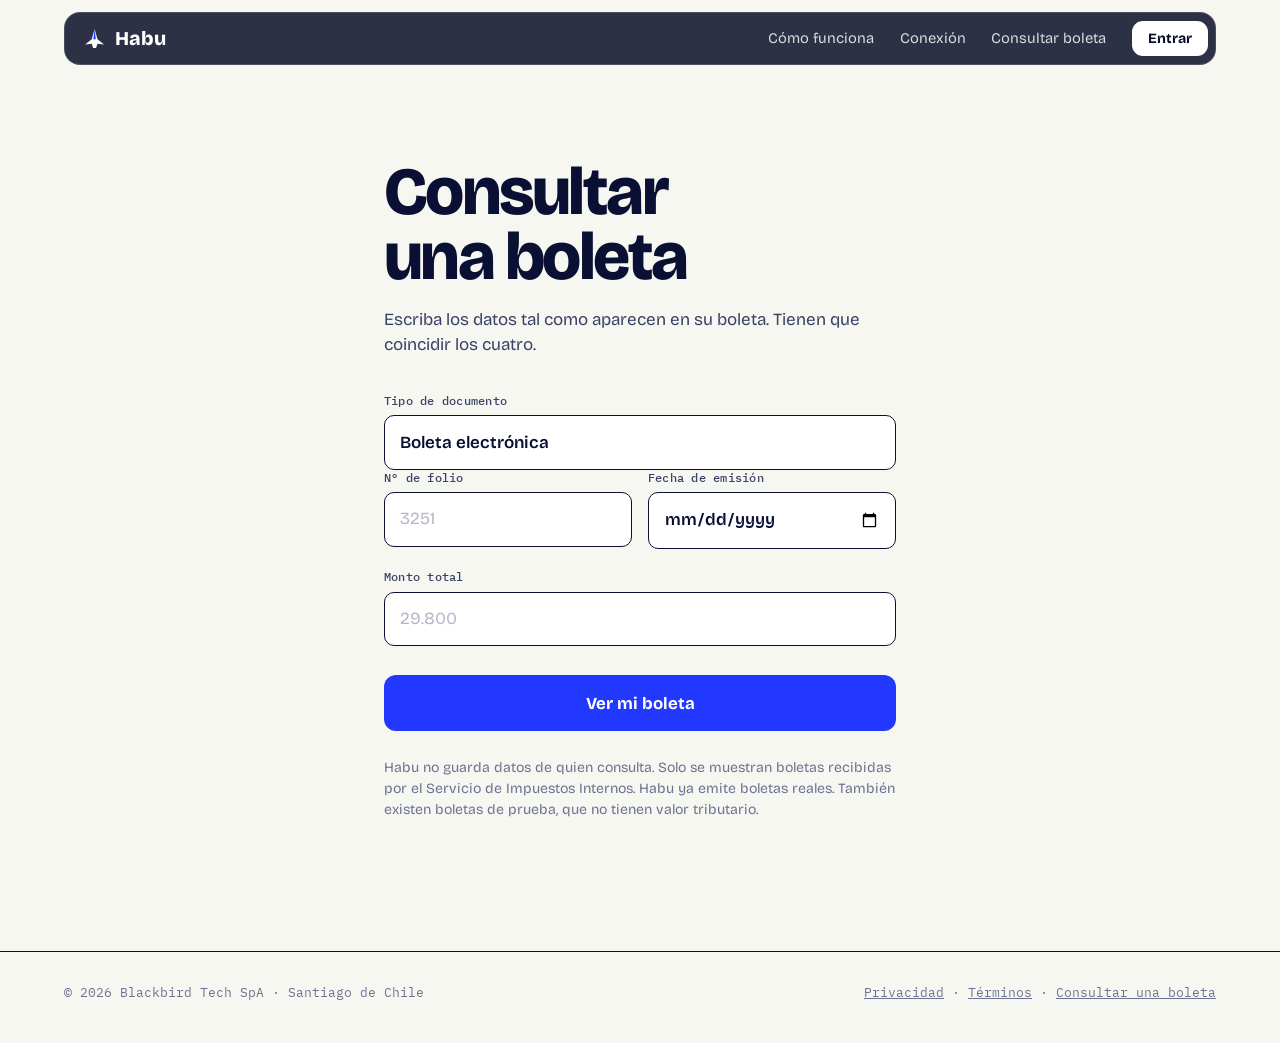
==== commit bb183c37: "Sitio nuevo: lo que entra desordenado, sale en orden Diseño propio de Habu: papeles en desorden que " ====
--- a/boleta/index.html
+++ b/boleta/index.html
@@ -5,20 +5,20 @@
 <meta name="viewport" content="width=device-width,initial-scale=1">
 <title>Consultar una boleta — Habu</title>
 <meta name="description" content="Revise una boleta electrónica emitida con Habu: escriba el folio, la fecha y el monto.">
-<meta name="theme-color" content="#0B1020">
+<meta name="theme-color" content="#070B24">
 <meta property="og:title" content="Consultar una boleta — Habu">
 <meta property="og:description" content="Revise una boleta electrónica emitida con Habu: escriba el folio, la fecha y el monto.">
 <meta property="og:type" content="website">
 <meta property="og:url" content="https://habu.cl/boleta/">
 <link rel="canonical" href="https://habu.cl/boleta/">
 <link rel="icon" href="/favicon.svg" type="image/svg+xml">
-<link rel="preconnect" href="https://fonts.googleapis.com"><link rel="preconnect" href="https://fonts.gstatic.com" crossorigin><link rel="stylesheet" href="https://fonts.googleapis.com/css2?family=Archivo:wdth,wght@62..125,100..900&family=IBM+Plex+Mono:wght@400;500&display=swap">
-<link rel="stylesheet" href="/site.css?v=20261113b">
+<link rel="preconnect" href="https://fonts.googleapis.com"><link rel="preconnect" href="https://fonts.gstatic.com" crossorigin><link rel="stylesheet" href="https://fonts.googleapis.com/css2?family=Bricolage+Grotesque:opsz,wght@12..96,200..800&family=IBM+Plex+Mono:wght@400;500&display=swap">
+<link rel="stylesheet" href="/site.css?v=20261113d">
 </head>
 <body>
 <header class="cabecera">
   <div class="contenedor">
-    <a class="marca" href="/" aria-label="Habu, inicio"><svg viewBox="0 0 64 64" aria-hidden="true"><path d="M32 6 40 34 58 48 40 46 36 58H28L24 46 6 48 24 34Z" fill="currentColor"/><path d="M32 6 35.500 34H28.500Z" fill="#ff4a1c"/></svg>HABU</a>
+    <a class="marca" href="/" aria-label="Habu, inicio"><svg viewBox="0 0 64 64" aria-hidden="true"><path d="M32 6 40 34 58 48 40 46 36 58H28L24 46 6 48 24 34Z" fill="currentColor"/><path d="M32 6 35.500 34H28.500Z" fill="#2238ff"/></svg>Habu</a>
     <nav class="nav" aria-label="Principal">
       <a href="/#como">Cómo funciona</a>
       <a href="/conexion/">Conexión</a>
@@ -71,6 +71,6 @@
   </div>
 </footer>
 
-<script src="/site.js?v=20261113b" defer></script>
+<script src="/site.js?v=20261113d" defer></script>
 </body>
 </html>
--- a/site.css
+++ b/site.css
@@ -1,261 +1,290 @@
+/* Habu. La idea de todo el sitio: lo que entra desordenado, sale en orden. */
 :root{
-  --papel:#F4F1E8; --papel-2:#E9E5D9; --tinta:#0B1020; --tinta-2:#2A3142; --gris:#5E6675; --raya:#D3CFC2;
-  --fuego:#FF4A1C; --bien:#1F8A4C; --humo:#A9AEBB;
-  --sans:"Archivo",system-ui,-apple-system,"Segoe UI",Roboto,"Helvetica Neue",Arial,sans-serif;
+  --noche:#070B24; --azul:#2238FF; --papel:#F7F7F2; --blanco:#FFFFFF;
+  --tinta:#0A1033; --tinta-2:#3A4266; --gris:#6B7391; --raya:#D5D8E6; --cielo:#AEB8FF;
+  --rosa:#FFC9D6; --amarillo:#FFE98A; --menta:#BDEFCB; --celeste:#BFD9FF; --lila:#D9CCFF;
+  --sans:"Bricolage Grotesque",system-ui,-apple-system,"Segoe UI",Roboto,"Helvetica Neue",Arial,sans-serif;
   --mono:"IBM Plex Mono",ui-monospace,"SF Mono",Menlo,Consolas,monospace;
-  --ancho:68rem; --orilla:clamp(16px,4vw,44px); --suave:cubic-bezier(.2,.7,.2,1); --rebote:cubic-bezier(.2,1.5,.4,1);
+  --ancho:72rem; --orilla:clamp(18px,4.2vw,56px);
+  --suave:cubic-bezier(.2,.7,.2,1); --encaja:cubic-bezier(.2,1.45,.35,1);
 }
 *{box-sizing:border-box}
 html{scroll-behavior:smooth;-webkit-text-size-adjust:100%}
-body{margin:0;background:var(--papel);color:var(--tinta);font-family:var(--sans);font-size:1.0625rem;line-height:1.55;-webkit-font-smoothing:antialiased;text-rendering:optimizeLegibility;overflow-x:hidden}
+body{margin:0;background:var(--papel);color:var(--tinta);font-family:var(--sans);font-size:1.0625rem;line-height:1.5;-webkit-font-smoothing:antialiased;text-rendering:optimizeLegibility;overflow-x:clip}
 a{color:inherit}
 p{margin:0}
-::selection{background:var(--fuego);color:var(--tinta)}
-:focus-visible{outline:2px solid var(--fuego);outline-offset:3px;border-radius:.3rem}
+::selection{background:var(--azul);color:#fff}
+:focus-visible{outline:2px solid var(--azul);outline-offset:3px;border-radius:.3rem}
+.noche :focus-visible,.azul :focus-visible,.escena :focus-visible,.cabecera :focus-visible{outline-color:#fff}
 .contenedor{width:min(100% - 2.5rem,var(--ancho));margin-inline:auto}
-h1,h2,h3{margin:0;font-weight:900;text-wrap:balance}
-
-/* Barra: una píldora que flota sobre todo */
+h1,h2,h3{margin:0;font-weight:800;letter-spacing:-.038em;line-height:.96;text-wrap:balance}
+
+/* Barra */
 .cabecera{position:fixed;inset:12px 0 auto 0;z-index:30;pointer-events:none}
-.cabecera .contenedor{pointer-events:auto;display:flex;align-items:center;justify-content:space-between;gap:1rem;height:3.4rem;padding:0 .5rem 0 1.2rem;border-radius:99rem;background:rgba(11,16,32,.86);color:var(--papel);border:1px solid rgba(244,241,232,.16);backdrop-filter:saturate(160%) blur(14px);-webkit-backdrop-filter:saturate(160%) blur(14px);width:min(100% - 1.5rem,var(--ancho))}
-.marca{display:flex;align-items:center;gap:.55rem;text-decoration:none;font-weight:900;font-stretch:125%;letter-spacing:.06em;font-size:1rem}
+.cabecera .contenedor{pointer-events:auto;display:flex;align-items:center;justify-content:space-between;gap:1rem;height:3.3rem;padding:0 .45rem 0 1.1rem;border-radius:16px;background:rgba(7,11,36,.84);color:#fff;border:1px solid rgba(255,255,255,.14);backdrop-filter:saturate(160%) blur(14px);-webkit-backdrop-filter:saturate(160%) blur(14px);width:min(100% - 1.5rem,var(--ancho))}
+.marca{display:flex;align-items:center;gap:.55rem;text-decoration:none;font-weight:800;letter-spacing:.01em;font-size:1.22rem}
 .marca svg{width:1.45rem;height:1.45rem}
-.nav{display:flex;gap:1.5rem;align-items:center;font-size:.9rem}
+.nav{display:flex;gap:1.6rem;align-items:center;font-size:.92rem}
 .nav a{text-decoration:none}
-.nav a:not(.boton){background:linear-gradient(var(--fuego),var(--fuego)) 0 100%/0 2px no-repeat;transition:background-size .3s var(--suave);padding-bottom:.15rem}
-.nav a:not(.boton):hover{background-size:100% 2px}
+.nav a:not(.boton){opacity:.82;transition:opacity .2s}
+.nav a:not(.boton):hover{opacity:1}
 @media (max-width:46rem){.nav a:not(.boton){display:none}}
-.boton{--x:0px;--y:0px;display:inline-flex;align-items:center;justify-content:center;gap:.8rem;padding:.9rem 1.5rem;border-radius:99rem;border:0;background:var(--tinta);color:var(--papel);text-decoration:none;font:800 .98rem var(--sans);cursor:pointer;transform:translate(var(--x),var(--y));transition:background .2s,color .2s,transform .18s ease-out}
-.boton:hover{background:var(--fuego);color:var(--tinta)}
-.nav .boton{padding:.6rem 1.1rem;font-size:.86rem;white-space:nowrap;background:var(--papel);color:var(--tinta)}
-.nav .boton:hover{background:var(--fuego)}
-
-/* ============ PORTADA VIVA (inicio) ============ */
-.viva{background:var(--tinta);color:var(--papel)}
-.viva main>section{padding:clamp(84px,13vw,180px) var(--orilla);position:relative}
-.viva .contenedor-ancho{max-width:96rem;margin-inline:auto}
-
-#punto{position:fixed;left:0;top:0;width:20px;height:20px;border-radius:50%;background:#fff;mix-blend-mode:difference;pointer-events:none;z-index:99;transform:translate(-50%,-50%);transition:width .25s,height .25s;opacity:0}
-#punto.vivo{opacity:1}
-#punto.grande{width:88px;height:88px}
-@media (hover:none){#punto{display:none}}
-
-.viva main>.portada{padding:0;min-height:100svh;display:grid;place-items:center;overflow:hidden;isolation:isolate}
-#timbre{position:absolute;inset:0;width:100%;height:100%;z-index:-2;display:block}
-.portada::after{content:"";position:absolute;inset:0;z-index:-1;pointer-events:none;background:linear-gradient(180deg,rgba(11,16,32,.35),transparent 22%,transparent 60%,rgba(11,16,32,.82))}
-.titulo{display:grid;grid-template-columns:repeat(4,auto);justify-content:center;font-size:min(26.5vw,62svh);line-height:.78;text-transform:uppercase;color:transparent;-webkit-text-stroke:2px var(--papel);user-select:none;-webkit-user-select:none;margin-top:-6svh;will-change:transform}
-.titulo span{display:block;position:relative;font-variation-settings:"wdth" 92,"wght" 900;animation:cae 1s var(--rebote) both;--fx:-999px;--fy:-999px}
-.titulo span::after{content:attr(data-l);position:absolute;inset:0;color:var(--papel);-webkit-text-stroke:0;-webkit-mask-image:radial-gradient(circle at var(--fx) var(--fy),transparent 9svh,#000 26svh);mask-image:radial-gradient(circle at var(--fx) var(--fy),transparent 9svh,#000 26svh)}
-.titulo span:nth-child(2){animation-delay:.07s}.titulo span:nth-child(3){animation-delay:.14s}.titulo span:nth-child(4){animation-delay:.21s}
-@keyframes cae{from{transform:translateY(-105%) scaleY(1.7);opacity:0}}
-@media (max-aspect-ratio:4/5){.titulo{grid-template-columns:repeat(2,auto);font-size:min(58vw,30svh);margin-top:-12svh}}
-.bajada{position:absolute;left:var(--orilla);right:var(--orilla);bottom:clamp(28px,6vh,64px);display:flex;justify-content:space-between;align-items:end;gap:20px 28px;flex-wrap:wrap}
-.bajada p{font-weight:900;font-stretch:72%;font-size:clamp(30px,4.6vw,70px);text-transform:uppercase;line-height:.92;letter-spacing:-.01em}
-.bajada p i{font-style:normal;background:var(--fuego);color:var(--tinta);padding:0 .14em;white-space:nowrap}
-.viva .boton.gordo{background:var(--papel);color:var(--tinta);font-weight:900;font-stretch:80%;text-transform:uppercase;font-size:clamp(20px,2.2vw,30px);padding:18px 28px 16px;line-height:1}
-.viva .boton.gordo:hover{background:var(--fuego)}
-.boton.gordo svg{width:1em;height:1em;flex:none;animation:empuja 1.2s ease-in-out infinite}
-@keyframes empuja{50%{transform:translateX(5px)}}
-.boton.gordo small{display:block;font:400 11px var(--mono);text-transform:none;opacity:.72;margin-top:5px;letter-spacing:0}
-
-/* Cintas */
-.cinta{background:var(--fuego);color:var(--tinta);overflow:hidden;white-space:nowrap;border-block:3px solid var(--tinta);transform:rotate(-2deg) scale(1.04);margin-block:-26px 0;position:relative;z-index:3}
-.cinta.b{background:var(--papel);transform:rotate(1.5deg) scale(1.04);margin-top:-12px}
-.cinta div{display:inline-block;font-weight:900;font-stretch:75%;text-transform:uppercase;font-size:clamp(26px,4.6vw,60px);line-height:1;padding:12px 0 10px;animation:corre 26s linear infinite}
-.cinta.b div{animation-direction:reverse;animation-duration:34s}
-.cinta span{margin:0 .5em}
-.cinta em{font-style:normal;-webkit-text-stroke:2px var(--tinta);color:transparent}
-@keyframes corre{to{transform:translateX(-50%)}}
-
-/* Titulares gigantes */
-.viva h2{font-size:clamp(46px,10.2vw,170px);font-stretch:62%;line-height:.86;text-transform:uppercase;letter-spacing:-.012em;transition:font-stretch 1.1s var(--suave),opacity .7s,transform .9s var(--suave)}
-.viva h2.ya{font-stretch:76%}
-.hueco{-webkit-text-stroke:2px var(--trazo,var(--papel));color:transparent}
-@supports not (-webkit-text-stroke:2px #000){.hueco{color:inherit;opacity:.55}}
-.nota{font-family:var(--mono);font-size:13px;line-height:1.6;max-width:58ch;margin-top:20px;color:var(--humo)}
-.claro .nota,.encendido .nota{color:var(--tinta-2)}
-.claro{background:var(--papel);color:var(--tinta);--trazo:var(--tinta)}
-.encendido{background:var(--fuego);color:var(--tinta);--trazo:var(--tinta)}
-
-/* Cobre y timbre: la boleta viva */
-.meson{display:grid;grid-template-columns:1.1fr .9fr;gap:clamp(24px,5vw,80px);align-items:center}
-.teclas{display:flex;flex-wrap:wrap;gap:10px;margin-top:28px}
-.teclas button{font:500 13px var(--mono);background:transparent;color:var(--papel);border:1px solid rgba(244,241,232,.35);border-radius:10px;padding:12px 14px;cursor:pointer;transition:.15s}
-.teclas button:hover{background:var(--papel);color:var(--tinta);transform:translateY(-3px) rotate(-1.5deg)}
-.teclas button.timbrar{background:var(--fuego);color:var(--tinta);border-color:var(--fuego);font-weight:700;padding-inline:22px}
-.teclas button.timbrar:hover{background:var(--papel);border-color:var(--papel)}
-.contador{margin-top:38px;border-top:2px solid var(--papel);padding-top:18px;display:flex;gap:10px 40px;flex-wrap:wrap;align-items:end}
-.contador span{font:400 12px var(--mono);color:var(--humo);display:block;margin-bottom:4px}
-.contador b{font-weight:900;font-stretch:70%;font-size:clamp(46px,6vw,96px);line-height:.9;font-variant-numeric:tabular-nums;color:var(--fuego);display:block}
-.contador div:last-child b{color:var(--papel)}
-.impresora{perspective:1100px;display:grid;place-items:center;min-height:560px}
-.papel{width:min(340px,84vw);background:#FFFEFA;color:var(--tinta);font:400 13px var(--mono);padding:22px 20px 34px;transform:rotateX(8deg) rotateY(-12deg) rotate(2deg);transition:transform .25s ease-out;box-shadow:24px 34px 0 rgba(0,0,0,.4);position:relative;--d:10px;mask:conic-gradient(from -45deg at bottom,#0000,#000 1deg 89deg,#0000 90deg) 50%/var(--d) 100%;-webkit-mask:conic-gradient(from -45deg at bottom,#0000,#000 1deg 89deg,#0000 90deg) 50%/var(--d) 100%}
-.papel h3{font-size:34px;font-stretch:70%;text-transform:uppercase;text-align:center;line-height:1}
-.papel .sub{text-align:center;font-size:10.5px;color:var(--gris);border-bottom:1px dashed var(--tinta);padding-bottom:10px;margin:4px 0 10px}
-.papel ul{list-style:none;padding:0;margin:0;min-height:118px}
-.papel li{display:flex;justify-content:space-between;gap:10px;padding:3px 0;animation:imprime .35s steps(8) both;overflow:hidden;white-space:nowrap}
-@keyframes imprime{from{max-height:0;opacity:0;transform:translateY(-8px)}to{max-height:30px}}
-.papel .total{display:flex;justify-content:space-between;border-top:1px dashed var(--tinta);margin-top:10px;padding-top:10px;font:900 30px var(--sans);font-stretch:70%;font-variant-numeric:tabular-nums}
-.papel .iva{display:flex;justify-content:space-between;font-size:11px;color:var(--gris);margin-top:2px}
-.papel canvas{display:block;width:100%;height:74px;margin-top:14px;clip-path:inset(0 100% 0 0);transition:clip-path .7s steps(14)}
-.papel .pie{font-size:9.5px;color:var(--gris);text-align:center;margin-top:6px;opacity:0;transition:opacity .3s .6s}
-.papel .sello{position:absolute;left:26px;top:150px;mix-blend-mode:multiply;border:3px solid var(--fuego);color:var(--fuego);font:900 22px var(--sans);font-stretch:75%;text-transform:uppercase;padding:3px 10px 1px;transform:rotate(-14deg) scale(0);transition:transform .3s .55s cubic-bezier(.2,1.8,.4,1)}
-.papel.timbrada canvas{clip-path:inset(0)}
-.papel.timbrada .pie{opacity:1}
-.papel.timbrada .sello{transform:rotate(-14deg) scale(1)}
-
-/* Planilla: el lector de verdad */
-.planilla .dosmitades{display:grid;grid-template-columns:1fr 1fr;gap:clamp(24px,5vw,80px);align-items:start;margin-top:clamp(28px,5vw,60px)}
-.planilla .grande{font-size:clamp(1.15rem,1.9vw,1.5rem);line-height:1.35;max-width:34rem}
-.buzon{border:3px dashed var(--tinta);border-radius:28px;padding:clamp(40px,7vw,90px) 24px;text-align:center;cursor:pointer;transition:background .2s,color .2s,transform .25s var(--rebote),box-shadow .25s;position:relative;overflow:hidden}
-.buzon:hover,.buzon.encima{background:var(--tinta);color:var(--papel);transform:translate(-5px,-6px) rotate(-.6deg);box-shadow:12px 14px 0 var(--fuego)}
-.buzon-txt{font-weight:900;font-stretch:72%;text-transform:uppercase;font-size:clamp(24px,3.2vw,44px);line-height:1}
-.buzon small{display:block;font:400 12px var(--mono);margin-top:12px;opacity:.7}
-.buzon.andando{border-style:solid;background:var(--tinta);color:var(--papel);cursor:progress}
-.buzon.andando::after{content:"";position:absolute;left:0;right:0;height:3px;top:0;background:var(--fuego);animation:lee 1.1s linear infinite}
+.boton{display:inline-flex;align-items:center;justify-content:center;gap:.7rem;padding:.95rem 1.35rem;border-radius:12px;border:0;background:var(--azul);color:#fff;text-decoration:none;font:700 1rem var(--sans);cursor:pointer;transition:background .2s,color .2s,transform .25s var(--encaja)}
+.boton:hover{background:var(--tinta);transform:translateY(-2px)}
+.boton .flecha{display:inline-block;transition:transform .3s var(--encaja)}
+.boton:hover .flecha{transform:translateX(5px)}
+.boton.claro{background:#fff;color:var(--azul)}
+.boton.claro:hover{background:var(--noche);color:#fff}
+.boton.grande{font-size:clamp(1.05rem,1.5vw,1.3rem);padding:1.15rem 1.6rem;border-radius:14px}
+.nav .boton{padding:.55rem 1rem;font-size:.88rem;border-radius:11px;background:#fff;color:var(--noche)}
+.nav .boton:hover{background:var(--cielo);color:var(--noche);transform:none}
+
+/* ============ LA MÁQUINA: del desorden al orden ============ */
+.maquina{height:460vh;position:relative;background:var(--azul)}
+.escena{position:sticky;top:0;height:100vh;height:100svh;overflow:hidden;color:#fff;background:var(--noche)}
+.escena canvas{position:absolute;inset:0;width:100%;height:100%;display:block}
+.paso{position:absolute;inset:0;pointer-events:none;opacity:0;transform:translateY(16px);transition:opacity .45s,transform .7s var(--suave),visibility 0s .45s;visibility:hidden}
+.paso a,.paso button{pointer-events:auto}
+[data-paso="0"] .paso[data-k="0"],[data-paso="1"] .paso[data-k="1"],[data-paso="2"] .paso[data-k="2"],[data-paso="3"] .paso[data-k="3"]{opacity:1;transform:none;visibility:visible;transition-delay:0s}
+
+.portada-txt{position:absolute;left:0;right:0;bottom:clamp(78px,11vh,112px);display:grid;grid-template-columns:1fr 1fr;row-gap:clamp(12px,2vh,22px)}
+.portada-txt h1{display:contents}
+.portada-txt h1 span{font-size:clamp(2.6rem,5.7vw,6.2rem);display:block;padding-inline:var(--orilla)}
+.portada-txt>p,.portada-txt>div{padding-inline:var(--orilla)}
+.portada-txt .sub{font-size:clamp(1rem,1.35vw,1.25rem);max-width:30rem;color:var(--cielo);line-height:1.4}
+.portada-txt .acciones{display:flex;align-items:center;gap:1rem 1.4rem;flex-wrap:wrap}
+.portada-txt .acciones span{font:400 .78rem/1.4 var(--mono);opacity:.9;max-width:17rem}
+
+.paso .texto{position:absolute;left:var(--orilla);top:50%;transform:translateY(-50%);width:min(38%,31rem)}
+.rotulo{font:500 .8rem var(--mono);letter-spacing:.02em;display:flex;align-items:center;gap:.7rem;margin-bottom:1.2rem}
+.rotulo b{font-weight:500;border:1.5px solid currentColor;border-radius:6px;padding:.12rem .45rem}
+.paso h2{font-size:clamp(2.3rem,5vw,5.2rem)}
+.paso .texto>p:not(.rotulo){font-size:clamp(1.02rem,1.4vw,1.3rem);line-height:1.42;margin-top:1.2rem;max-width:27rem}
+.paso .texto>p.pista{font:400 .78rem/1.5 var(--mono);opacity:.9;margin-top:1.4rem}
+.marcador{margin-top:1.6rem;display:flex;gap:.3rem 2rem;flex-wrap:wrap;align-items:end}
+.marcador div span{display:block;font:400 .74rem var(--mono);opacity:.9;margin-bottom:.1rem}
+.marcador div b{display:block;font-weight:800;font-size:clamp(2.4rem,4.6vw,4.6rem);letter-spacing:-.04em;line-height:1;font-variant-numeric:tabular-nums}
+.marcador small{flex-basis:100%;font:400 .76rem/1.5 var(--mono);opacity:.9;margin-top:.5rem}
+
+.riel{position:absolute;left:var(--orilla);right:var(--orilla);bottom:20px;display:grid;grid-template-columns:repeat(4,1fr);gap:8px}
+.riel button{all:unset;cursor:pointer;font:500 .72rem var(--mono);color:#fff;opacity:.55;padding-top:9px;border-top:2px solid rgba(255,255,255,.28);position:relative;transition:opacity .25s}
+.riel button::before{content:"";position:absolute;left:0;top:-2px;height:2px;width:0;background:#fff}
+.riel button:hover{opacity:.9}
+.riel button.pasado{opacity:.8}.riel button.pasado::before{width:100%}
+.riel button.actual{opacity:1}.riel button.actual::before{width:var(--avance,0%)}
+.riel button b{font-weight:500;opacity:.6;margin-right:.5em}
+
+@media (max-width:760px){
+  .portada-txt{grid-template-columns:1fr;bottom:74px;row-gap:10px}
+  .portada-txt h1 span{font-size:clamp(2.1rem,10.4vw,3rem)}
+  .portada-txt .sub{display:none}
+  .portada-txt .acciones{margin-top:8px}
+  .paso .texto{top:84px;transform:none;width:auto;right:var(--orilla)}
+  .rotulo{margin-bottom:.7rem}
+  .paso h2{font-size:clamp(1.9rem,9vw,2.6rem)}
+  .paso .texto>p:not(.rotulo){font-size:1rem;margin-top:.7rem}
+  .paso .texto>p.pista{display:none}
+  .marcador{margin-top:.8rem}
+  .marcador div b{font-size:2.1rem}
+  .marcador small{display:none}
+  .riel button{font-size:.62rem}
+  .riel button b{display:none}
+}
+
+/* ============ SECCIONES ============ */
+.seccion{padding:clamp(84px,12vw,170px) var(--orilla);position:relative}
+.seccion>.adentro{max-width:88rem;margin-inline:auto}
+.noche{background:var(--noche);color:#fff}
+.azul{background:var(--azul);color:#fff}
+.seccion h2{font-size:clamp(2.6rem,7.4vw,7.4rem);max-width:13ch}
+.seccion h2.ancho{max-width:17ch}
+.bajada{font-size:clamp(1.1rem,1.6vw,1.4rem);line-height:1.42;max-width:35rem;margin-top:1.5rem}
+.fina{font:400 .8rem/1.6 var(--mono);max-width:52ch;color:var(--gris);margin-top:1rem}
+.noche .fina{color:var(--cielo)}.azul .fina{color:#fff;opacity:.9}
+
+/* Todo llega desordenado y Habu lo ordena: titulares palabra por palabra */
+.pal{display:inline-block;transform:translate(var(--dx,0),var(--dy,0)) rotate(var(--dr,0deg));opacity:.28;transition:transform .9s var(--encaja),opacity .5s;transition-delay:calc(var(--i,0)*55ms);will-change:transform}
+.en-orden .pal{transform:none;opacity:1}
+.entra{opacity:0;transform:translateY(28px);transition:opacity .7s,transform .9s var(--suave)}
+.entra.ya{opacity:1;transform:none}
+
+/* Planilla */
+.dos{display:grid;grid-template-columns:1fr 1fr;gap:clamp(28px,5vw,84px);align-items:start;margin-top:clamp(36px,5vw,72px)}
+.hoja-demo{background:var(--blanco);border:1.5px solid var(--tinta);border-radius:14px;padding:16px 14px 18px;font:400 .82rem var(--mono);position:relative;overflow:hidden}
+.hoja-demo::before{content:"ventas de la semana.csv";display:block;font-size:.7rem;color:var(--gris);padding:0 6px 12px}
+.fila{display:grid;grid-template-columns:1.5fr 1.1fr 1fr .9fr;gap:6px;padding:7px 8px;border-radius:6px;margin-bottom:3px;transform:translateX(var(--dx,0)) rotate(var(--dr,0deg));transition:transform .8s var(--encaja),background .5s,opacity .5s,box-shadow .4s;transition-delay:calc(var(--i,0)*45ms)}
+.fila span{white-space:nowrap;overflow:hidden;text-overflow:ellipsis;transition:opacity .5s}
+.fila:nth-child(5n+1){background:var(--rosa)}.fila:nth-child(5n+2){background:var(--amarillo)}.fila:nth-child(5n+3){background:var(--celeste)}.fila:nth-child(5n+4){background:var(--menta)}.fila:nth-child(5n){background:var(--lila)}
+.fila.cab{font-weight:500}
+.ordenada .fila{transform:none;background:transparent;border-radius:0;box-shadow:inset 0 -1px 0 var(--raya)}
+.ordenada .fila.cab{box-shadow:inset 0 -1.5px 0 var(--tinta)}
+.ordenada .fila.ruido{opacity:.38;text-decoration:line-through}
+.ordenada .fila span:nth-child(4){opacity:.35}
+.ordenada .fila.duda{box-shadow:inset 0 0 0 1.5px var(--azul);border-radius:6px;color:var(--azul)}
+.ordenada .fila.duda span:nth-child(4){opacity:1;visibility:hidden;position:relative}
+.ordenada .fila.duda span:nth-child(4)::after{content:"aparte";visibility:visible;position:absolute;left:0}
+.hoja-pie{display:flex;gap:.8rem 1.2rem;align-items:center;flex-wrap:wrap;margin-top:1.3rem}
+.enlace{border:0;background:none;padding:0;font:inherit;text-align:left;color:inherit;cursor:pointer;text-decoration:underline;text-decoration-color:var(--azul);text-decoration-thickness:2px;text-underline-offset:.22em;font-weight:700}
+.enlace:hover{color:var(--azul)}
+.buzon{border:1.5px dashed var(--tinta);border-radius:14px;padding:1.5rem 1.2rem;text-align:center;cursor:pointer;transition:background .2s,color .2s,border-color .2s;position:relative;overflow:hidden;margin-top:1rem}
+.buzon:hover,.buzon.encima{background:var(--azul);color:#fff;border-color:var(--azul);border-style:solid}
+.buzon-txt{font-weight:700;font-size:1.1rem}
+.buzon small{display:block;font:400 .74rem var(--mono);margin-top:.35rem;opacity:.8}
+.buzon.andando{background:var(--noche);color:#fff;border-color:var(--noche);border-style:solid;cursor:progress}
+.buzon.andando::after{content:"";position:absolute;left:0;right:0;height:2px;top:0;background:var(--cielo);animation:lee 1.1s linear infinite}
 @keyframes lee{to{top:100%}}
-.letra{font-size:.85rem;color:var(--gris);margin-top:.9rem}
-.claro .letra{color:var(--tinta-2)}
-.enlace{border:0;background:none;padding:0;font:inherit;text-align:left;color:inherit;cursor:pointer;text-decoration:underline;text-decoration-color:var(--fuego);text-decoration-thickness:2px;text-underline-offset:.22em;font-weight:700}
-.enlace:hover{color:var(--fuego)}
-.lectura{margin:1.4rem 0 0;padding:1.6rem 1.6rem 1.4rem;background:#FFFEFA;border-radius:22px;box-shadow:10px 12px 0 var(--tinta);border:2px solid var(--tinta);animation:llega .5s var(--rebote)}
-@keyframes llega{from{opacity:0;transform:translateY(1rem) rotate(1deg)}}
+.lectura{padding:1.7rem 1.7rem 1.5rem;background:var(--blanco);border-radius:14px;border:1.5px solid var(--tinta);animation:llega .6s var(--encaja)}
+@keyframes llega{from{opacity:0;transform:translateY(1rem) rotate(1.2deg)}}
 .lectura p{color:var(--tinta-2)}
-.lectura-n{display:block;font-size:clamp(2.6rem,6vw,4.4rem);font-weight:900;font-stretch:72%;text-transform:uppercase;line-height:1;font-variant-numeric:tabular-nums;color:var(--tinta);margin:.2rem 0 .4rem}
+.lectura-n{display:block;font-size:clamp(2.8rem,6vw,4.8rem);font-weight:800;letter-spacing:-.04em;line-height:1;font-variant-numeric:tabular-nums;color:var(--azul);margin:.2rem 0 .4rem}
 .lectura-no{font-size:1.1rem;font-weight:700;color:var(--tinta) !important}
-.lectura h4{margin:1.5rem 0 .5rem;font:500 .74rem var(--mono);letter-spacing:.06em;text-transform:uppercase;color:var(--gris)}
+.lectura h4{margin:1.5rem 0 .5rem;font:500 .72rem var(--mono);letter-spacing:.05em;text-transform:uppercase;color:var(--gris)}
 .lectura ul{list-style:none;margin:0;padding:0;display:grid;gap:.4rem;font-size:.97rem}
-.lectura li{padding-left:1rem;position:relative;overflow-wrap:anywhere}
-.lectura li::before{content:"";position:absolute;left:0;top:.62em;width:.38rem;height:.38rem;background:var(--fuego)}
-.lectura-fin{margin-top:1.5rem;padding-top:1.1rem;border-top:1px dashed var(--tinta);font-size:.92rem}
-
-/* Cálculo del IVA */
-.simulador{display:grid;grid-template-columns:.9fr 1.1fr;gap:clamp(2rem,6vw,5rem);align-items:center;margin-top:clamp(2.5rem,6vw,4.5rem)}
-.perillas label{display:block;font-size:1.25rem;font-weight:500;margin:0 0 .9rem}
-.perillas label+input+label{margin-top:2.4rem}
-.perillas output{font-weight:900;font-variant-numeric:tabular-nums;white-space:nowrap}
+.lectura li{padding-left:1.1rem;position:relative;overflow-wrap:anywhere}
+.lectura li::before{content:"";position:absolute;left:0;top:.52em;width:.42rem;height:.42rem;background:var(--azul);border-radius:1px}
+.lectura-fin{margin-top:1.5rem;padding-top:1.1rem;border-top:1px solid var(--raya);font-size:.92rem}
+.espera{border:1.5px dashed var(--raya);border-radius:14px;padding:2.2rem 1.6rem;color:var(--gris);font:400 .84rem/1.6 var(--mono)}
+
+/* IVA */
+.simulador{display:grid;grid-template-columns:.85fr 1.15fr;gap:clamp(2rem,6vw,5.5rem);align-items:center;margin-top:clamp(2.5rem,6vw,4.5rem)}
+.perillas label{display:block;font-size:1.2rem;margin:0 0 .8rem}
+.perillas label+input+label{margin-top:2.2rem}
+.perillas output{font-weight:800;font-variant-numeric:tabular-nums;white-space:nowrap}
 input[type=range]{-webkit-appearance:none;appearance:none;width:100%;height:2.6rem;background:transparent;margin:0;cursor:grab;--p:20%}
 input[type=range]:active{cursor:grabbing}
-input[type=range]::-webkit-slider-runnable-track{height:6px;border-radius:9px;background:linear-gradient(90deg,var(--tinta) var(--p),rgba(11,16,32,.22) var(--p))}
-input[type=range]::-moz-range-track{height:6px;border-radius:9px;background:rgba(11,16,32,.22)}
-input[type=range]::-moz-range-progress{height:6px;border-radius:9px;background:var(--tinta)}
-input[type=range]::-webkit-slider-thumb{-webkit-appearance:none;width:2.2rem;height:2.2rem;border-radius:50%;background:var(--tinta);border:5px solid var(--papel);margin-top:calc(-1.1rem + 3px);transition:transform .2s var(--rebote)}
-input[type=range]::-moz-range-thumb{width:1.6rem;height:1.6rem;border:5px solid var(--papel);border-radius:50%;background:var(--tinta)}
-input[type=range]:hover::-webkit-slider-thumb,input[type=range]:focus-visible::-webkit-slider-thumb{transform:scale(1.2)}
+input[type=range]::-webkit-slider-runnable-track{height:4px;border-radius:9px;background:linear-gradient(90deg,#fff var(--p),rgba(255,255,255,.3) var(--p))}
+input[type=range]::-moz-range-track{height:4px;border-radius:9px;background:rgba(255,255,255,.3)}
+input[type=range]::-moz-range-progress{height:4px;border-radius:9px;background:#fff}
+input[type=range]::-webkit-slider-thumb{-webkit-appearance:none;width:1.7rem;height:2.2rem;border-radius:4px;background:#fff;margin-top:calc(-1.1rem + 2px);box-shadow:3px 4px 0 rgba(7,11,36,.35);transition:transform .25s var(--encaja)}
+input[type=range]::-moz-range-thumb{width:1.7rem;height:2.2rem;border:0;border-radius:4px;background:#fff}
+input[type=range]:hover::-webkit-slider-thumb,input[type=range]:focus-visible::-webkit-slider-thumb{transform:scale(1.12) rotate(-4deg)}
 input[type=range]:focus-visible{outline:none}
-.resultado p{font:500 13px var(--mono);text-transform:uppercase;letter-spacing:.04em}
-.resultado b{display:block;font-size:clamp(3.4rem,10.5vw,10.5rem);font-weight:900;font-stretch:68%;letter-spacing:-.02em;line-height:.9;font-variant-numeric:tabular-nums;margin:.5rem 0 1.2rem;white-space:nowrap}
-.resultado small{display:block;font:400 12.5px/1.6 var(--mono);max-width:30rem}
-
-/* Medido */
-.medido{display:grid;grid-template-columns:repeat(4,1fr);margin-top:50px;border-top:2px solid var(--papel)}
-.medido div{padding:26px 18px 30px 0;border-bottom:2px solid var(--papel)}
-.medido b{display:block;font-weight:900;font-stretch:66%;font-size:clamp(58px,8vw,150px);line-height:.9;color:var(--fuego);font-variant-numeric:tabular-nums}
-.medido b.cero{-webkit-text-stroke:2px var(--fuego);color:transparent}
-.medido span{font-size:16px;line-height:1.3;display:block;max-width:21ch;margin-top:10px}
-
-/* En qué va */
-.filtros{display:flex;flex-wrap:wrap;gap:10px;margin:clamp(28px,4vw,48px) 0 18px}
-.filtros button{font:500 13px var(--mono);background:transparent;color:var(--tinta);border:1.5px solid var(--tinta);border-radius:99px;padding:10px 16px;cursor:pointer;transition:.15s}
-.filtros button:hover{transform:translateY(-2px) rotate(-1deg)}
-.filtros button[aria-pressed=true]{background:var(--tinta);color:var(--papel)}
-.filtros b{font-weight:500;opacity:.6;margin-left:.35em}
-.hitos{list-style:none;margin:0;padding:0;border-top:2px solid var(--tinta)}
-.hitos li{display:grid;grid-template-columns:auto 1fr auto;align-items:center;gap:6px 22px;padding:15px 12px 13px 0;border-bottom:2px solid var(--tinta);transition:background .18s,color .18s,padding .25s var(--suave)}
+.resultado p{font:500 .8rem var(--mono)}
+.resultado b{display:block;font-size:clamp(3.2rem,10vw,10rem);font-weight:800;letter-spacing:-.05em;line-height:.95;font-variant-numeric:tabular-nums;margin:.4rem 0 1.1rem;white-space:nowrap}
+.resultado small{display:block;font:400 .8rem/1.6 var(--mono);max-width:30rem;opacity:.92}
+
+/* Medido: casillas de formulario */
+.casillas{display:grid;grid-template-columns:repeat(4,1fr);margin-top:clamp(36px,5vw,64px);border:1.5px solid var(--tinta);border-radius:14px;overflow:hidden;background:var(--blanco)}
+.casillas div{padding:18px 20px 26px;border-right:1.5px solid var(--tinta)}
+.casillas div:last-child{border-right:0}
+.casillas i{font:500 .72rem var(--mono);font-style:normal;color:var(--gris);display:block}
+.casillas b{display:block;font-weight:800;font-size:clamp(3.2rem,7.4vw,7.6rem);letter-spacing:-.05em;line-height:1;color:var(--azul);font-variant-numeric:tabular-nums;margin:.5rem 0 .6rem}
+.casillas span{display:block;font-size:1rem;line-height:1.3;max-width:20ch}
+
+/* En qué va: el libro */
+.filtros{display:flex;flex-wrap:wrap;gap:8px;margin:clamp(28px,4vw,48px) 0 16px}
+.filtros button{font:500 .8rem var(--mono);background:transparent;color:#fff;border:1.5px solid rgba(255,255,255,.4);border-radius:9px;padding:.6rem .95rem;cursor:pointer;transition:background .15s,color .15s,border-color .15s}
+.filtros button:hover{border-color:#fff}
+.filtros button[aria-pressed=true]{background:#fff;color:var(--noche);border-color:#fff}
+.filtros b{font-weight:500;opacity:.6;margin-left:.4em}
+.hitos{list-style:none;margin:0;padding:0;border-top:1px solid rgba(255,255,255,.28)}
+.hitos li{display:grid;grid-template-columns:1.7rem 1fr auto;align-items:center;gap:6px 18px;padding:15px 0 14px;border-bottom:1px solid rgba(255,255,255,.28);transition:padding .3s var(--suave),background .2s}
 .hitos li[hidden]{display:none}
-.hitos i{font:500 11px var(--mono);font-style:normal;border:1.5px solid currentColor;border-radius:99px;padding:4px 10px 3px;white-space:nowrap;text-transform:uppercase;min-width:7.4rem;text-align:center}
-.hitos .hecho i{background:var(--tinta);color:var(--papel);border-color:var(--tinta)}
-.hitos .curso i{background:var(--fuego);border-color:var(--fuego);color:var(--tinta)}
-.hitos span{font-weight:900;font-stretch:68%;text-transform:uppercase;font-size:clamp(21px,3vw,42px);line-height:1;transition:font-stretch .35s var(--suave)}
-.hitos em{font:400 12.5px/1.45 var(--mono);font-style:normal;text-align:right;max-width:38ch;color:var(--tinta-2)}
-@media (hover:hover){
-  .hitos li:hover{background:var(--tinta);color:var(--papel);padding-left:16px}
-  .hitos li:hover span{font-stretch:92%}
-  .hitos li:hover em{color:var(--papel)}
-  .hitos li.hecho:hover i{background:var(--papel);color:var(--tinta);border-color:var(--papel)}
-}
+.hitos i{width:1.5rem;height:1.5rem;border:1.5px solid #fff;border-radius:5px;display:grid;place-items:center;font:700 .95rem/1 var(--sans);font-style:normal}
+.hitos .hecho i{background:#fff;color:var(--azul)}
+.hitos .hecho i::before{content:"✓"}
+.hitos .curso i{border-style:dashed}
+.hitos .curso i::before{content:"";width:.5rem;height:.5rem;border-radius:50%;background:var(--cielo);animation:late 1.4s ease-in-out infinite}
+@keyframes late{50%{opacity:.25}}
+.hitos .falta i{opacity:.45}
+.hitos span{font-weight:700;font-size:clamp(1.15rem,2.2vw,1.9rem);letter-spacing:-.025em;line-height:1.1}
+.hitos .falta span{opacity:.6}
+.hitos em{font:400 .78rem/1.45 var(--mono);font-style:normal;text-align:right;max-width:40ch;color:var(--cielo)}
+@media (hover:hover){.hitos li:hover{padding-left:12px;background:rgba(255,255,255,.05)}}
 
 /* Con su caja */
-.hilo{display:flex;align-items:center;gap:clamp(8px,1.6vw,22px);margin-top:clamp(36px,6vw,70px);font-weight:900;font-stretch:70%;text-transform:uppercase;font-size:clamp(22px,4.4vw,72px);line-height:1}
-.hilo span{white-space:nowrap}
-.hilo .yo{background:var(--fuego);color:var(--tinta);padding:.18em .42em .12em;border-radius:99rem}
-.hilo i{flex:1;height:3px;background:rgba(244,241,232,.25);position:relative;overflow:hidden;min-width:18px}
-.hilo i::after{content:"";position:absolute;inset:0;width:35%;background:var(--fuego);animation:viaja 1.6s linear infinite}
-.hilo i:last-of-type::after{animation-delay:.8s}
-@keyframes viaja{from{transform:translateX(-100%)}to{transform:translateX(300%)}}
-.caja-pie{display:grid;grid-template-columns:1fr 1fr;gap:clamp(24px,5vw,80px);align-items:center;margin-top:clamp(36px,6vw,70px)}
-.caja-pie p.grande{font-size:clamp(1.15rem,1.9vw,1.5rem);line-height:1.35}
-.caja-pie pre{margin:0;background:#060913;border:1px solid rgba(244,241,232,.16);border-radius:18px;padding:20px 22px;font:400 13px/1.65 var(--mono);color:var(--papel);white-space:pre-wrap;overflow-wrap:anywhere;transform:rotate(1.2deg);box-shadow:10px 12px 0 var(--fuego)}
-.caja-pie pre b{color:var(--fuego);font-weight:500}
-.viva .boton.linea{background:transparent;color:var(--papel);border:2px solid var(--papel);margin-top:26px}
-.viva .boton.linea:hover{background:var(--papel);color:var(--tinta)}
-
-/* Cierre y pie */
-.cierre .dosmitades{display:grid;grid-template-columns:1.2fr .8fr;gap:clamp(24px,5vw,80px);align-items:end;margin-top:clamp(28px,5vw,56px)}
-.cierre .grande{font-size:clamp(1.15rem,1.9vw,1.5rem);line-height:1.35;max-width:36rem;font-weight:500}
-.cierre .boton.gordo{background:var(--tinta);color:var(--papel)}
-.cierre .boton.gordo:hover{background:var(--papel);color:var(--tinta)}
-.cierre .aun{font:400 12.5px/1.6 var(--mono);margin-top:18px;max-width:46ch}
-.consulta{display:flex;justify-content:space-between;align-items:center;gap:14px 30px;flex-wrap:wrap;border-top:3px solid var(--tinta);margin-top:clamp(50px,8vw,110px);padding-top:22px;font-weight:900;font-stretch:72%;text-transform:uppercase;font-size:clamp(22px,3vw,40px);line-height:1;text-decoration:none}
-.consulta span:last-child{transition:transform .25s var(--rebote)}
-.consulta:hover span:last-child{transform:translateX(14px)}
-.viva footer{padding:34px var(--orilla) 44px;display:flex;justify-content:space-between;gap:12px 24px;flex-wrap:wrap;font:400 12px var(--mono);color:var(--humo);border:0}
-.viva footer b{font:900 clamp(76px,22.4vw,380px)/.78 var(--sans);font-stretch:125%;color:var(--papel);display:block;width:100%;letter-spacing:-.02em;margin-bottom:22px;overflow:hidden}
-.viva footer a{color:inherit}
-
-.sube{opacity:0;transform:translateY(60px) skewY(3deg);transition:opacity .7s,transform .9s cubic-bezier(.2,1,.3,1)}
-.sube.ya{opacity:1;transform:none}
+.hilo{display:flex;align-items:center;gap:clamp(8px,1.4vw,20px);margin-top:clamp(36px,6vw,72px);font-weight:800;letter-spacing:-.035em;font-size:clamp(1.5rem,4.4vw,4.6rem);line-height:1}
+.hilo>span{white-space:nowrap}
+.hilo .yo{background:var(--azul);color:#fff;padding:.16em .4em .2em;border-radius:.28em}
+.hilo .via{flex:1;height:2.2em;position:relative;overflow:hidden;min-width:40px;border-bottom:1.5px solid var(--raya);margin-bottom:.1em}
+.hilo .via b{position:absolute;bottom:.34em;left:0;width:.5em;height:.66em;border-radius:2px;animation:cruza 4.2s linear infinite}
+.hilo .via b:nth-child(2){animation-delay:-1.05s}.hilo .via b:nth-child(3){animation-delay:-2.1s}.hilo .via b:nth-child(4){animation-delay:-3.15s}
+.hilo .via.antes b{outline:1px solid rgba(10,16,51,.22)}
+.hilo .via.antes b:nth-child(1){background:var(--rosa);rotate:-18deg;bottom:.95em;animation-duration:3.3s}
+.hilo .via.antes b:nth-child(2){background:var(--amarillo);rotate:24deg;bottom:.2em;animation-duration:4.9s;width:.62em}
+.hilo .via.antes b:nth-child(3){background:var(--menta);rotate:-40deg;bottom:1.25em;animation-duration:3.9s;height:.5em}
+.hilo .via.antes b:nth-child(4){background:var(--lila);rotate:11deg;bottom:.6em;animation-duration:5.6s}
+.hilo .via.antes b:nth-child(5){background:var(--celeste);rotate:-63deg;bottom:1.1em;animation-duration:4.4s;animation-delay:-2.7s;width:.4em}
+.hilo .via.despues b{background:#fff;box-shadow:0 0 0 1.5px var(--tinta)}
+.hilo .via.despues b::before{content:"";position:absolute;left:18%;right:34%;top:20%;height:1.5px;background:var(--tinta);opacity:.4;box-shadow:0 .1em 0 var(--tinta)}
+.hilo .via.despues b::after{content:"";position:absolute;left:18%;right:18%;bottom:16%;height:24%;background:repeating-linear-gradient(90deg,var(--azul) 0 2px,transparent 2px 3.5px)}
+@keyframes cruza{from{left:-8%}to{left:104%}}
+.caja-pie{display:grid;grid-template-columns:1fr 1fr;gap:clamp(28px,5vw,84px);align-items:center;margin-top:clamp(36px,6vw,72px)}
+.caja-pie .boton{margin-top:1.6rem}
+.caja-pie pre{margin:0;background:var(--noche);border-radius:14px;padding:22px 24px;font:400 .82rem/1.7 var(--mono);color:#fff;white-space:pre-wrap;overflow-wrap:anywhere}
+.caja-pie pre b{color:var(--cielo);font-weight:500}
+
+/* Cierre */
+.cierre .dos{align-items:end}
+.cierre .boton{margin-top:1.6rem}
+.plan{display:grid;gap:.5rem}
+.plan div{display:flex;align-items:baseline;gap:.9rem;border-top:1.5px solid rgba(255,255,255,.45);padding-top:.55rem}
+.plan b{font-weight:800;font-size:clamp(4rem,10vw,9.5rem);letter-spacing:-.05em;line-height:.9;font-variant-numeric:tabular-nums}
+.plan span{font:400 .82rem/1.4 var(--mono);max-width:16ch}
+.cierre .aun{font:400 .8rem/1.6 var(--mono);margin-top:1.1rem;max-width:48ch;opacity:.92}
+.consulta{display:flex;justify-content:space-between;align-items:center;gap:14px 30px;flex-wrap:wrap;border-top:1px solid rgba(255,255,255,.4);margin-top:clamp(50px,8vw,110px);padding-top:22px;font-weight:700;letter-spacing:-.025em;font-size:clamp(1.2rem,2.4vw,2rem);line-height:1.1;text-decoration:none}
+.consulta span:last-child{transition:transform .3s var(--encaja)}
+.consulta:hover span:last-child{transform:translateX(12px)}
+
+/* Pie: los papeles arman el nombre */
+.pie{background:var(--noche);color:#fff;padding:clamp(60px,9vw,120px) var(--orilla) 36px;overflow:hidden}
+.nombre{display:grid;grid-template-columns:repeat(23,1fr);gap:clamp(2px,.5vw,7px);max-width:70rem;margin:0 auto clamp(48px,7vw,90px)}
+.nombre i{aspect-ratio:3/4;background:var(--tono,#fff);border-radius:clamp(1px,.25vw,4px);transform:translate(var(--dx),var(--dy)) rotate(var(--dr));transition:transform 1.1s var(--encaja),background .8s;transition-delay:calc(var(--i)*9ms)}
+.nombre.en-orden i{transform:none;background:#fff}
+.pie .linea{display:flex;justify-content:space-between;gap:.8rem 2rem;flex-wrap:wrap;font:400 .78rem var(--mono);color:var(--cielo);border-top:1px solid rgba(255,255,255,.2);padding-top:20px;max-width:88rem;margin-inline:auto}
+.pie a{color:inherit}
 
 @media (max-width:820px){
-  .meson,.planilla .dosmitades,.simulador,.caja-pie,.cierre .dosmitades{grid-template-columns:1fr}
-  .medido{grid-template-columns:1fr 1fr}
-  .impresora{min-height:500px}
-  .hitos li{grid-template-columns:auto 1fr}
-  .hitos em{grid-column:1/-1;text-align:left;max-width:none}
-  .hitos i{min-width:0}
+  .dos,.simulador,.caja-pie{grid-template-columns:1fr}
+  .casillas{grid-template-columns:1fr 1fr}
+  .casillas div:nth-child(2){border-right:0}
+  .casillas div:nth-child(-n+2){border-bottom:1.5px solid var(--tinta)}
+  .hitos li{grid-template-columns:1.7rem 1fr}
+  .hitos em{grid-column:2;text-align:left;max-width:none}
   .hilo{flex-wrap:wrap}
-  .hilo i{min-width:28px}
+  .hilo .via{min-width:56px}
 }
 @media (prefers-reduced-motion:reduce){
   *{animation:none!important;transition:none!important;scroll-behavior:auto!important}
-  .sube{opacity:1;transform:none}
-  .viva h2{font-stretch:76%}
-  .papel canvas{clip-path:none}
+  .pal,.nombre i,.fila{transform:none}.pal{opacity:1}
+  .entra{opacity:1;transform:none}
+  .hilo .via b{left:40%}
 }
 
 /* ============ PÁGINAS INTERIORES ============ */
-footer{padding:2rem 0 2.6rem;color:var(--gris);font-size:.88rem;border-top:2px solid var(--tinta)}
-footer .contenedor{display:flex;flex-wrap:wrap;gap:.8rem 2rem;justify-content:space-between}
+footer:not(.pie){padding:2rem 0 2.6rem;color:var(--gris);font:400 .8rem var(--mono);border-top:1.5px solid var(--tinta)}
+footer:not(.pie) .contenedor{display:flex;flex-wrap:wrap;gap:.8rem 2rem;justify-content:space-between}
 footer span a{color:inherit}
 .hoja{max-width:32rem;margin-inline:auto;padding-block:clamp(7.5rem,14vw,10rem) clamp(3rem,8vw,6rem)}
-.hoja h1{font-size:clamp(2.6rem,7vw,4.6rem);font-stretch:70%;text-transform:uppercase;line-height:.92;letter-spacing:-.01em}
+.hoja h1{font-size:clamp(2.5rem,6.4vw,4.2rem)}
 .hoja>p{color:var(--tinta-2);margin:1.1rem 0 2.2rem}
 .hoja>.boton{margin-top:.5rem}
 .grande{font-size:clamp(1.25rem,2.2vw,1.6rem);line-height:1.35;max-width:36rem}
-.formulario label{display:block;font:500 .78rem var(--mono);text-transform:uppercase;letter-spacing:.04em;color:var(--tinta-2);margin:1.3rem 0 .45rem}
+.letra{font-size:.85rem;color:var(--gris)}
+.formulario label{display:block;font:500 .74rem var(--mono);letter-spacing:.02em;color:var(--tinta-2);margin:1.3rem 0 .45rem}
 .formulario label:first-child{margin-top:0}
-.formulario input,.formulario select{width:100%;font:inherit;font-weight:600;color:var(--tinta);background:#FFFEFA;border:2px solid var(--tinta);border-radius:.8rem;padding:.85rem .95rem;outline:none;transition:box-shadow .2s,transform .2s var(--rebote);appearance:none}
-.formulario input:focus,.formulario select:focus{box-shadow:5px 6px 0 var(--fuego);transform:translate(-2px,-2px)}
-.formulario input::placeholder{color:#B4B7BD;font-weight:400}
-.dos{display:grid;grid-template-columns:1fr 1fr;gap:1rem}
-@media (max-width:30rem){.dos{grid-template-columns:1fr}}
+.formulario input,.formulario select{width:100%;font:inherit;font-weight:600;color:var(--tinta);background:#fff;border:1.5px solid var(--tinta);border-radius:10px;padding:.85rem .95rem;outline:none;transition:box-shadow .2s,border-color .2s;appearance:none}
+.formulario input:focus,.formulario select:focus{border-color:var(--azul);box-shadow:0 0 0 3px rgba(34,56,255,.2)}
+.formulario input::placeholder{color:#B4B7C6;font-weight:400}
+.hoja .dos{display:grid;grid-template-columns:1fr 1fr;gap:1rem;margin-top:0;align-items:start}
+@media (max-width:30rem){.hoja .dos{grid-template-columns:1fr}}
 .formulario .boton{width:100%;margin-top:1.8rem;padding:1.1rem;font-size:1.05rem}
-.formulario .boton[disabled]{opacity:.4;cursor:not-allowed;transform:none;background:var(--tinta);color:var(--papel)}
-.aviso{background:var(--papel-2);border-left:4px solid var(--fuego);border-radius:.3rem .7rem .7rem .3rem;padding:.9rem 1rem;font-size:.95rem}
+.formulario .boton[disabled]{opacity:.4;cursor:not-allowed;transform:none;background:var(--tinta);color:#fff}
+.aviso{background:#fff;border:1.5px solid var(--tinta);border-left:5px solid var(--azul);border-radius:10px;padding:.9rem 1rem;font-size:.95rem}
 .ayuda{margin-top:1.6rem !important;color:var(--gris) !important;font-size:.88rem}
 
 .hoja.ancha{max-width:46rem}
-.hoja h2{font-size:1.5rem;font-stretch:80%;text-transform:uppercase;letter-spacing:0;margin:2.8rem 0 .8rem}
+.hoja h2{font-size:1.5rem;letter-spacing:-.025em;line-height:1.1;margin:2.8rem 0 .8rem}
 .aviso.visible{display:block}
-pre.codigo{background:var(--tinta);color:var(--papel);border-radius:.9rem;padding:1rem 1.1rem;margin:.7rem 0 .3rem;font:500 .82rem/1.6 var(--mono);white-space:pre-wrap;overflow-wrap:anywhere;box-shadow:6px 7px 0 var(--fuego)}
+pre.codigo{background:var(--noche);color:#fff;border-radius:12px;padding:1rem 1.1rem;margin:.7rem 0 .3rem;font:400 .82rem/1.6 var(--mono);white-space:pre-wrap;overflow-wrap:anywhere}
 .pasos-doc{padding-left:1.2rem;display:grid;gap:1.4rem}
-.pasos-doc li::marker{font-weight:900}
-.tabla-doc{display:grid;border-top:2px solid var(--tinta)}
+.pasos-doc li::marker{font-weight:800;color:var(--azul)}
+.tabla-doc{display:grid;border-top:1.5px solid var(--tinta)}
 .tabla-doc div{display:grid;grid-template-columns:13rem 1fr;gap:.2rem 1.2rem;padding:.85rem 0;border-bottom:1px solid var(--raya)}
-.tabla-doc code{font:500 .82rem var(--mono);overflow-wrap:anywhere}
+.tabla-doc code{font:500 .82rem var(--mono);overflow-wrap:anywhere;color:var(--azul)}
 .tabla-doc span{grid-column:2;color:var(--tinta-2);font-size:.92rem}
 .garantias{list-style:none;padding:0;display:grid;gap:.9rem}
-.garantias li{padding-left:1.1rem;border-left:3px solid var(--fuego)}
+.garantias li{padding-left:1.1rem;border-left:3px solid var(--azul)}
 .hoja.ancha>.boton{margin-top:2.4rem}
 @media (max-width:46rem){.tabla-doc div{grid-template-columns:1fr}.tabla-doc span{grid-column:1}}
 
